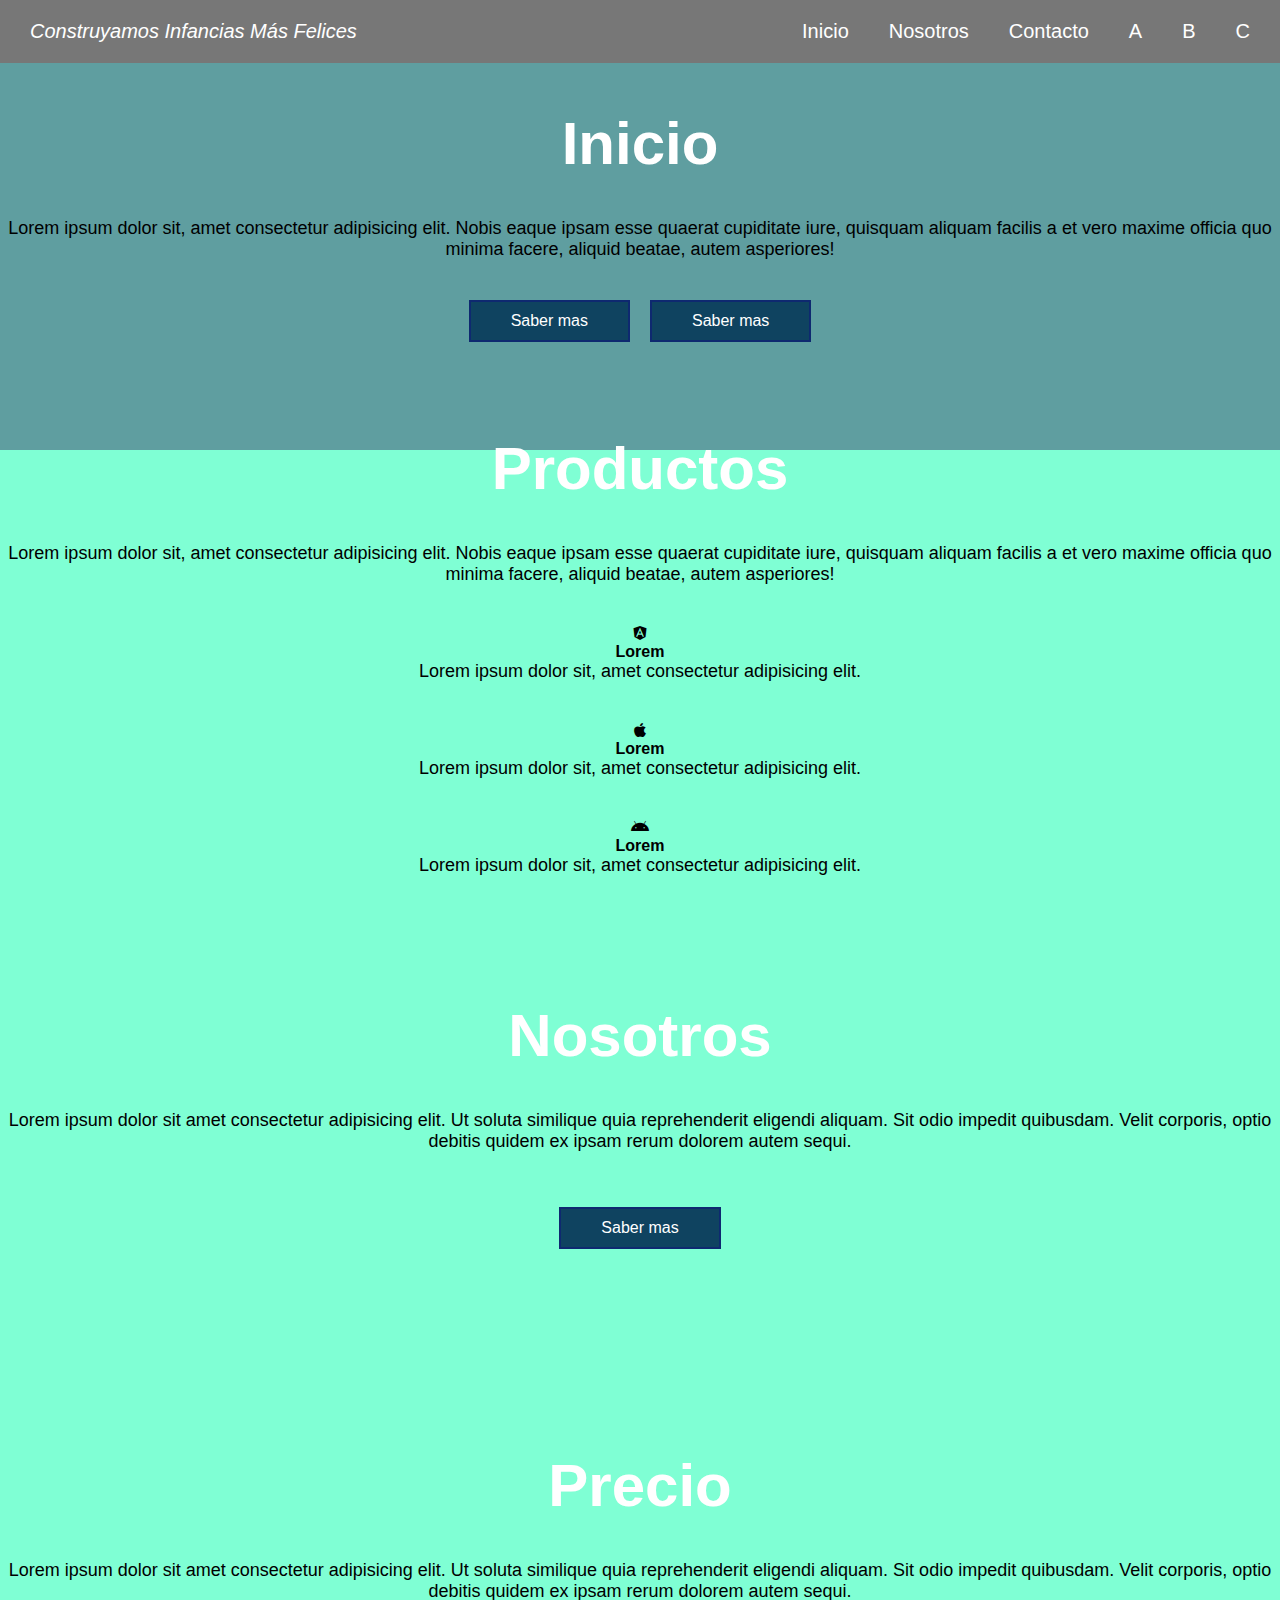
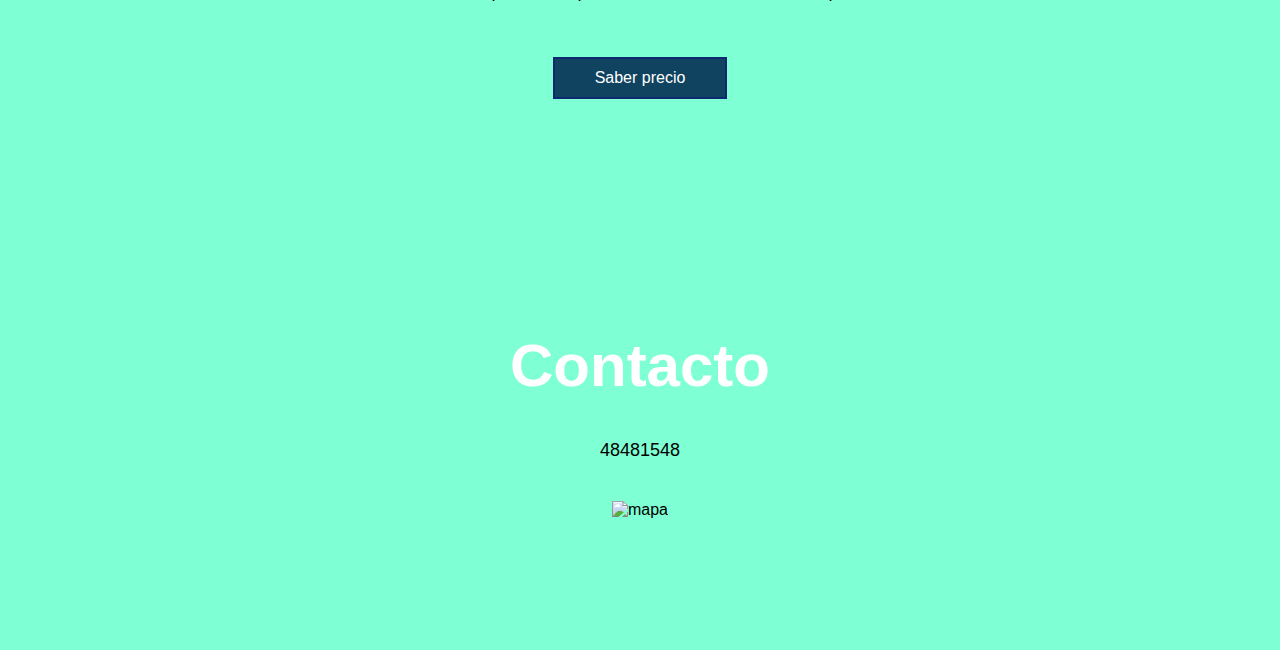
==== index.html @ 80f99846 "Add files via upload" ====
<!DOCTYPE html>
<html lang="en">
<head>
    <meta charset="UTF-8">
    <meta http-equiv="X-UA-Compatible" content="IE=edge">
    <meta name="viewport" content="width=device-width, initial-scale=1.0">
    <link rel="stylesheet" href="https://cdnjs.cloudflare.com/ajax/libs/font-awesome/5.15.1/css/all.min.css">
    <link rel="stylesheet" href="style.css">
    <title>Construyamos infancias más felices</title>
</head>
<body>

    <div class="head">

        <div class="logo">
            <a href="#">Construyamos infancias más felices</a>
        </div>
    
        <nav class="navbar">
            <a href="#">Inicio</a>
            <a href="#">Nosotros</a>
            <a href="#">Contacto</a>
            <a href="#">A</a>
            <a href="#">B</a>
            <a href="#">C</a>
        </nav>

    </div>
        
    <header class="content header">
        <h2 class="title">Inicio</h2>
        <p>
            Lorem ipsum dolor sit, amet consectetur adipisicing elit. Nobis eaque ipsam esse quaerat cupiditate iure, quisquam aliquam facilis a et vero maxime officia quo minima facere, aliquid beatae, autem asperiores!
        </p>

        <div class="btn-home">
            <a href="#" class="btn">Saber mas</a>
            <a href="#" class="btn">Saber mas</a>
        </div>
    </header>

    <section class="content sau">

        <h2 class="title">Productos</h2>
        <p>
            Lorem ipsum dolor sit, amet consectetur adipisicing elit. Nobis eaque ipsam esse quaerat cupiditate iure, quisquam aliquam facilis a et vero maxime officia quo minima facere, aliquid beatae, autem asperiores!
        </p>

        <div class="box-container">

            <div class="box">
                <i class="fab fa-angular"></i>
                <h3>Lorem</h3>
                <p>Lorem ipsum dolor sit, amet consectetur adipisicing elit.</p>
            </div> 

            <div class="box">
                <i class="fab fa-apple"></i>
                <h3>Lorem</h3>
                <p>Lorem ipsum dolor sit, amet consectetur adipisicing elit.</p>
            </div> 

            <div class="box">
                <i class="fab fa-android"></i>
                <h3>Lorem</h3>
                <p>Lorem ipsum dolor sit, amet consectetur adipisicing elit.</p>
            </div> 
        </div>     

    </section>

    <section class="content about">

        <h2 class="title">Nosotros</h2>
        <p>Lorem ipsum dolor sit amet consectetur 
            adipisicing elit. Ut soluta similique 
            quia reprehenderit eligendi aliquam. Sit 
            odio impedit quibusdam. Velit corporis, 
            optio debitis quidem ex ipsam rerum dolorem autem sequi.
        </p>

        <a href="#" class="btn">Saber mas</a>

    </section>

    <section class="content price">

        <article class="contain">
            <h2 class="title">Precio</h2>
            <p>Lorem ipsum dolor sit amet consectetur 
                adipisicing elit. Ut soluta similique 
                quia reprehenderit eligendi aliquam. Sit 
                odio impedit quibusdam. Velit corporis, 
                optio debitis quidem ex ipsam rerum dolorem autem sequi.
            </p>

            <a href="#" class="btn">Saber precio</a>

        </article>

    </section>

    <section class="content contact">
        <h2 class="title">Contacto</h2>
        <p>48481548</p>
        <figure class="map">
            <img src="imagenes/map.png" height="220px" width="100%" alt="mapa">
        </figure>
    </section>

</body>
</html>
---- style.css ----
*{
    margin: 0;
    padding: 0;
    border: 0;
    font-size: 100%;
    vertical-align: baseline;

}

body {
    text-align: center;
    font-family: sans-serif;
    background-color: aquamarine;
}

.head {
    display: flex;
    align-items: center;
    justify-content: space-between;
    height: 63px;
    background: #777;
    position: fixed;
    width: 100%;
    z-index: 100
}

.navbar {
    display: flex;
    margin-right: 10px;   
}

.logo {
    margin-left: 30px;
}

.logo a {
    text-decoration: none;
    color: #fff;
    text-transform: capitalize;
    font-size: 20px;
    font-style: italic;
}

.navbar a {
    display: block;
    padding: 20px 20px;
    color: white;
    text-decoration: none;
    text-transform: capitalize;
    font-size: 20px;
}

.navbar a:hover {
    background: rgb(0, 0, 0);
}

.header {
    display: flex;
    justify-content: center;
    align-items: center;
}

.header {
    height: 60vh;
    background: cadetblue;
    background-size: cover;
}

.title {
    margin-bottom: 40px;
    font-size: 60px;
    font-weight: 600;
    text-transform: capitalize;
    color: #fff;
}

p {
    margin-bottom: 40px;
    font-size: 18px;
}

.btn {
    display: inline-block;
    text-decoration: none;
    margin-top: 15px;
    padding: 10px 40px;
    border: 2px solid rgb(14, 41, 112);
    color: rgb(255, 255, 255);
    background: rgb(15, 67, 96);
}

.btn:hover {
    background: none;
}

.btn-home {
    display: flex;
}

.btn-home a {
    margin: 0 10px;
}

.content {
    height: 50vh;
    display: flex;
    flex-direction: column;
    justify-content: center;
    align-items: center;
}
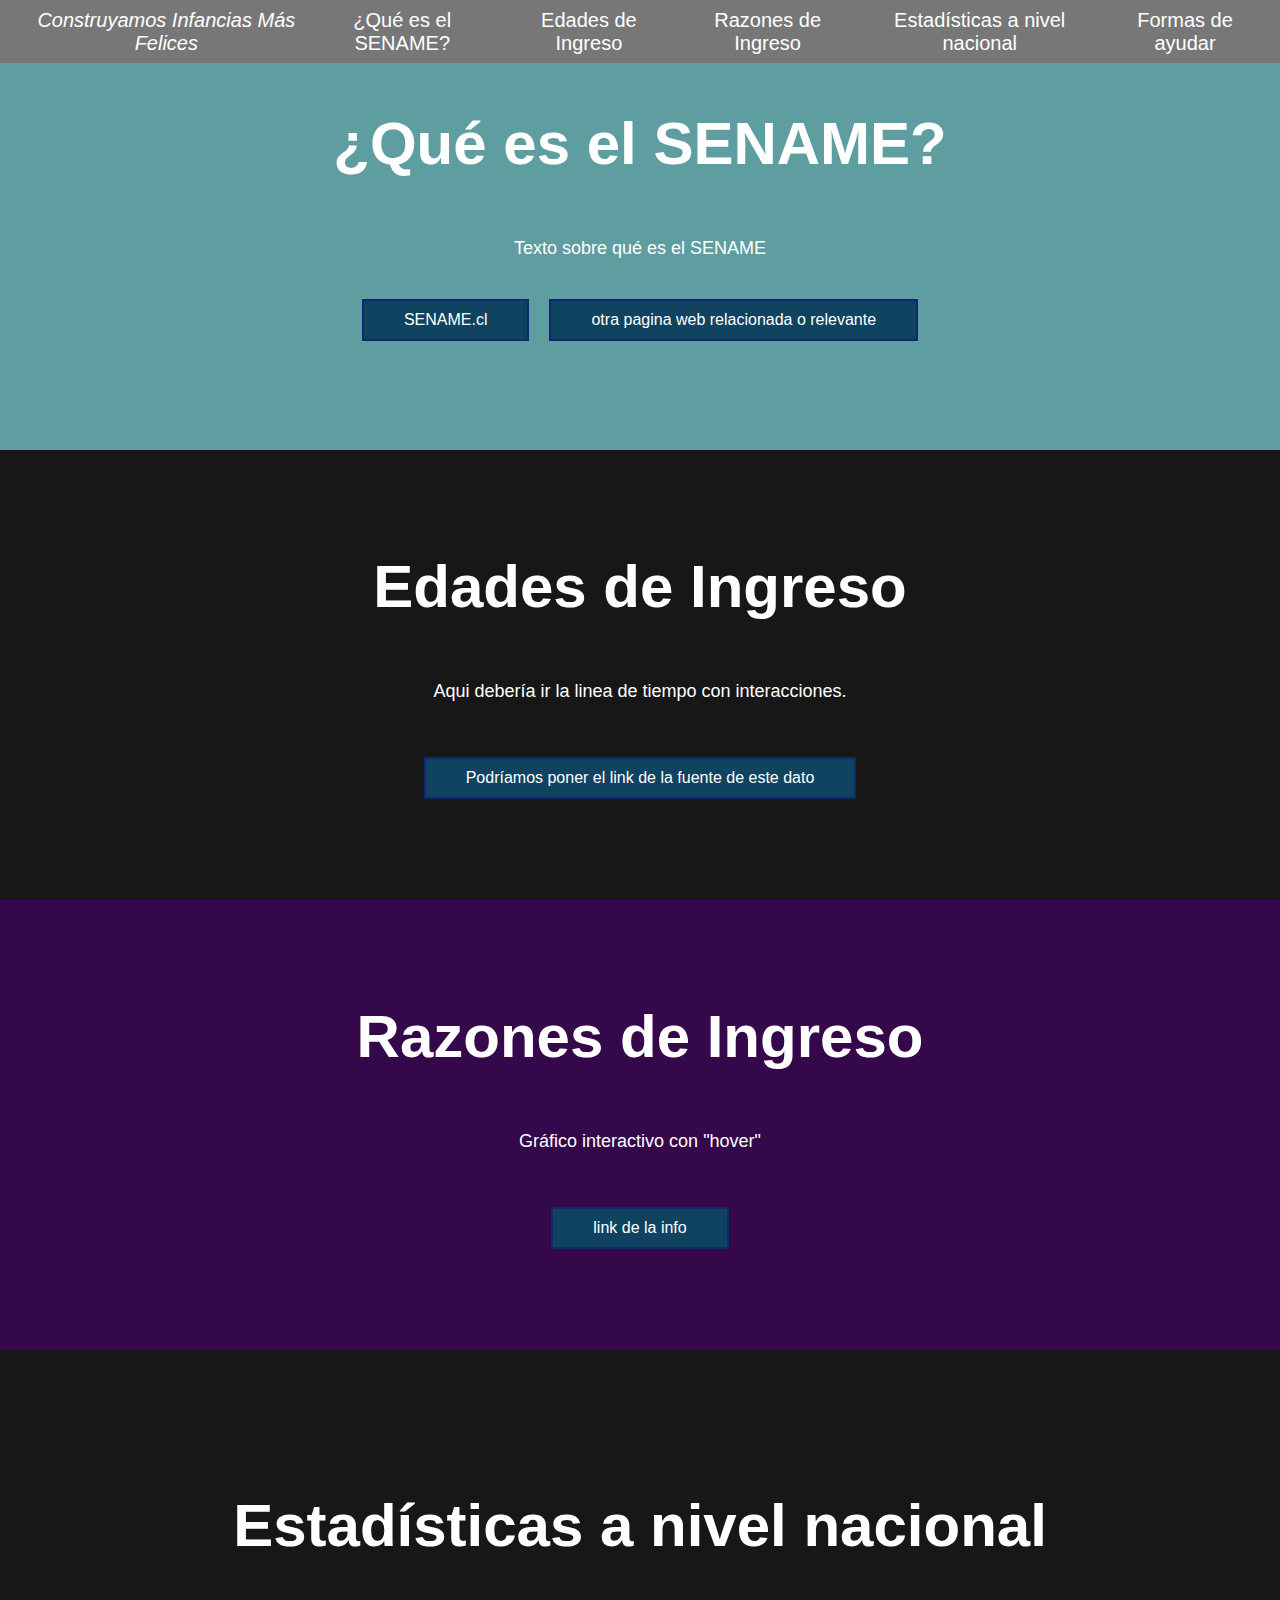
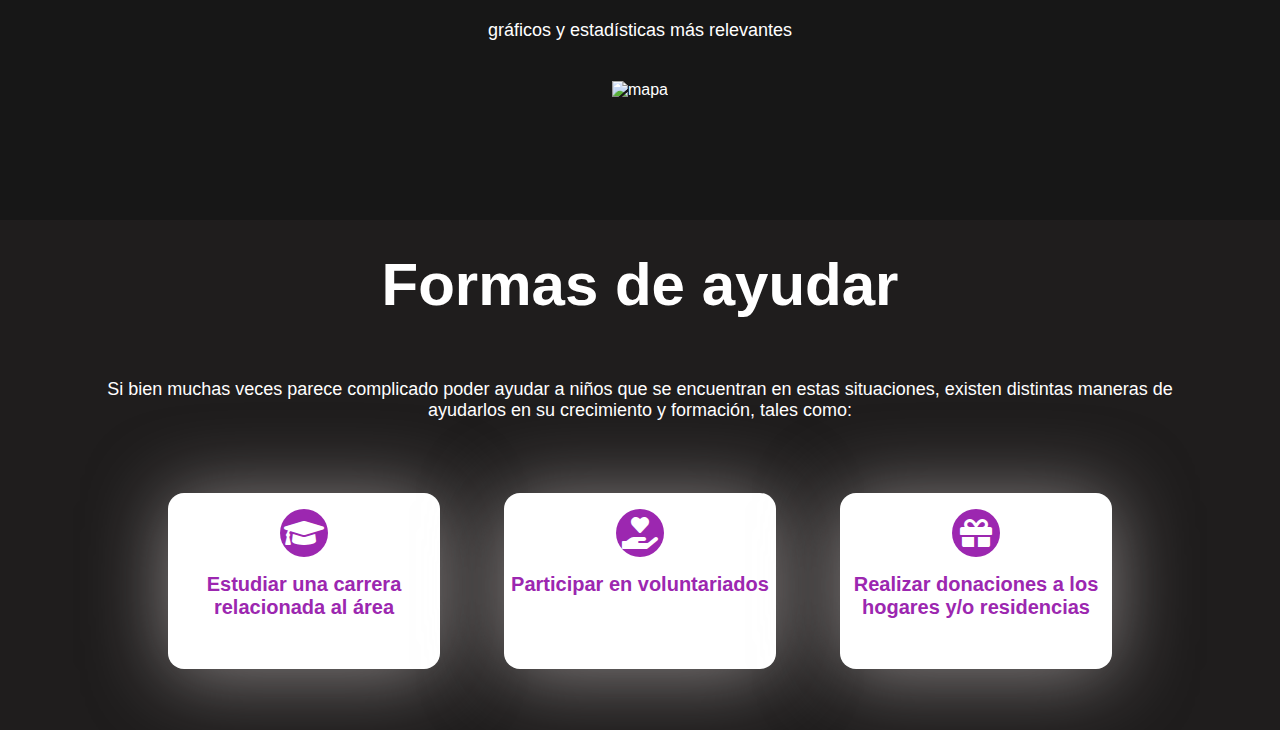
==== commit 2bb95a80: "alfa pagina web" ====
--- a/index.html
+++ b/index.html
@@ -17,96 +17,86 @@
         </div>
     
         <nav class="navbar">
-            <a href="#">Inicio</a>
-            <a href="#">Nosotros</a>
-            <a href="#">Contacto</a>
-            <a href="#">A</a>
-            <a href="#">B</a>
-            <a href="#">C</a>
+            <a href="#">¿Qué es el SENAME?</a>
+            <a href="#">Edades de Ingreso</a>
+            <a href="#">Razones de Ingreso</a>
+            <a href="#">Estadísticas a nivel nacional</a>
+            <a href="#">Formas de ayudar</a>
         </nav>
 
     </div>
         
     <header class="content header">
-        <h2 class="title">Inicio</h2>
-        <p>
-            Lorem ipsum dolor sit, amet consectetur adipisicing elit. Nobis eaque ipsam esse quaerat cupiditate iure, quisquam aliquam facilis a et vero maxime officia quo minima facere, aliquid beatae, autem asperiores!
+        <h2 class="title">¿Qué es el SENAME?</h2>
+        <p class="parrafo1">
+            Texto sobre qué es el SENAME
         </p>
 
         <div class="btn-home">
-            <a href="#" class="btn">Saber mas</a>
-            <a href="#" class="btn">Saber mas</a>
+            <a href="#" class="btn">SENAME.cl</a>
+            <a href="#" class="btn">otra pagina web relacionada o relevante</a>
         </div>
     </header>
 
-    <section class="content sau">
-
-        <h2 class="title">Productos</h2>
-        <p>
-            Lorem ipsum dolor sit, amet consectetur adipisicing elit. Nobis eaque ipsam esse quaerat cupiditate iure, quisquam aliquam facilis a et vero maxime officia quo minima facere, aliquid beatae, autem asperiores!
-        </p>
-
-        <div class="box-container">
-
-            <div class="box">
-                <i class="fab fa-angular"></i>
-                <h3>Lorem</h3>
-                <p>Lorem ipsum dolor sit, amet consectetur adipisicing elit.</p>
-            </div> 
-
-            <div class="box">
-                <i class="fab fa-apple"></i>
-                <h3>Lorem</h3>
-                <p>Lorem ipsum dolor sit, amet consectetur adipisicing elit.</p>
-            </div> 
-
-            <div class="box">
-                <i class="fab fa-android"></i>
-                <h3>Lorem</h3>
-                <p>Lorem ipsum dolor sit, amet consectetur adipisicing elit.</p>
-            </div> 
-        </div>     
-
-    </section>
 
     <section class="content about">
 
-        <h2 class="title">Nosotros</h2>
-        <p>Lorem ipsum dolor sit amet consectetur 
-            adipisicing elit. Ut soluta similique 
-            quia reprehenderit eligendi aliquam. Sit 
-            odio impedit quibusdam. Velit corporis, 
-            optio debitis quidem ex ipsam rerum dolorem autem sequi.
+        <h2 class="title">Edades de Ingreso</h2>
+        <p>Aqui debería ir la linea de tiempo con interacciones.
         </p>
 
-        <a href="#" class="btn">Saber mas</a>
+        <a href="#" class="btn">Podríamos poner el link de la fuente de este dato</a>
 
     </section>
 
     <section class="content price">
 
         <article class="contain">
-            <h2 class="title">Precio</h2>
-            <p>Lorem ipsum dolor sit amet consectetur 
-                adipisicing elit. Ut soluta similique 
-                quia reprehenderit eligendi aliquam. Sit 
-                odio impedit quibusdam. Velit corporis, 
-                optio debitis quidem ex ipsam rerum dolorem autem sequi.
+            <h2 class="title">Razones de Ingreso</h2>
+            <p>Gráfico interactivo con "hover"
             </p>
 
-            <a href="#" class="btn">Saber precio</a>
+            <a href="#" class="btn">link de la info</a>
 
         </article>
 
     </section>
 
     <section class="content contact">
-        <h2 class="title">Contacto</h2>
-        <p>48481548</p>
+        <h2 class="title">Estadísticas a nivel nacional</h2>
+        <p>gráficos y estadísticas más relevantes</p>
         <figure class="map">
             <img src="imagenes/map.png" height="220px" width="100%" alt="mapa">
         </figure>
     </section>
 
+    <section class="content sau">
+
+        <h2 class="title">Formas de ayudar</h2>
+        <p>
+            Si bien muchas veces parece complicado poder ayudar a niños que se encuentran en estas situaciones, existen distintas maneras de ayudarlos en su crecimiento y formación, tales como:
+        </p>
+
+        <div class="box-container">
+
+            <div class="box">
+                <i class="fas fa-graduation-cap"></i>
+                <h3>Estudiar una carrera relacionada al área</h3>
+            </div> 
+
+            <div class="box">
+                <i class="fas fa-hand-holding-heart"></i>
+                <h3>Participar en voluntariados</h3>
+                <p></p>
+            </div> 
+
+            <div class="box">
+                <i class="fas fa-gift"></i>
+                <h3>Realizar donaciones a los hogares y/o residencias</h3>
+                <p></p>
+            </div> 
+        </div>     
+
+    </section>
 </body>
 </html>--- a/style.css
+++ b/style.css
@@ -10,7 +10,7 @@
 body {
     text-align: center;
     font-family: sans-serif;
-    background-color: aquamarine;
+    background-color: rgb(53, 7, 75);
 }
 
 .head {
@@ -46,7 +46,7 @@
     padding: 20px 20px;
     color: white;
     text-decoration: none;
-    text-transform: capitalize;
+    text-transform: none;
     font-size: 20px;
 }
 
@@ -67,16 +67,18 @@
 }
 
 .title {
-    margin-bottom: 40px;
+    margin-bottom: 60px;
     font-size: 60px;
     font-weight: 600;
-    text-transform: capitalize;
+    text-transform: none;
     color: #fff;
 }
 
 p {
     margin-bottom: 40px;
     font-size: 18px;
+    margin-left: 50px;
+    margin-right: 50px;
 }
 
 .btn {
@@ -107,4 +109,89 @@
     flex-direction: column;
     justify-content: center;
     align-items: center;
-}+    color: #fff;
+}
+
+.sau {
+    padding: 30px;
+    background: #1f1d1d
+}
+
+.box-container {
+    display: flex;
+    justify-content: center;
+    flex-wrap: wrap;
+    text-align: center;
+
+}
+
+.box-container .box {
+    height: 11rem;
+    width: 17rem;
+    background: #ffffff;
+    text-align: center;
+    border-radius: 1rem;
+    box-shadow: 0 .3rem 5rem rgba(245, 237, 237, 0.5);
+    margin: 2rem;   
+}
+
+.box-container .box i {
+    height: 3rem;
+    width: 3rem;
+    line-height: 3rem;
+    text-align: center;
+    border-radius: 50%;
+    color: #fff;
+    background: #9c27b0;
+    font-size: 2rem;
+    margin: 1rem 0;
+
+}
+
+.box-container .box h3 {
+    font-size: 20px;
+    color: #9c27b0;
+
+}
+
+.box-container .box p {
+    padding: 0 15px;
+    font-size: 16px;
+}
+
+.about {
+    background: #171717;
+}
+
+.price {
+    background: url(img/costos.jpg) no-repeat center;
+    background-attachment: fixed;
+    background-size: cover;
+    text-align: center;
+}
+
+
+.contact {
+    padding-top: 20px;
+    background: #171717;
+    padding-bottom: 0;
+}
+
+
+@media (max-width: 768px) {
+
+    .title {
+        margin-bottom: 0;
+        font-size: 40px;
+    }
+
+    .sau {
+        height: 100vh;
+    }
+
+    .navbar {
+        display: none;
+    }
+   
+    
+}
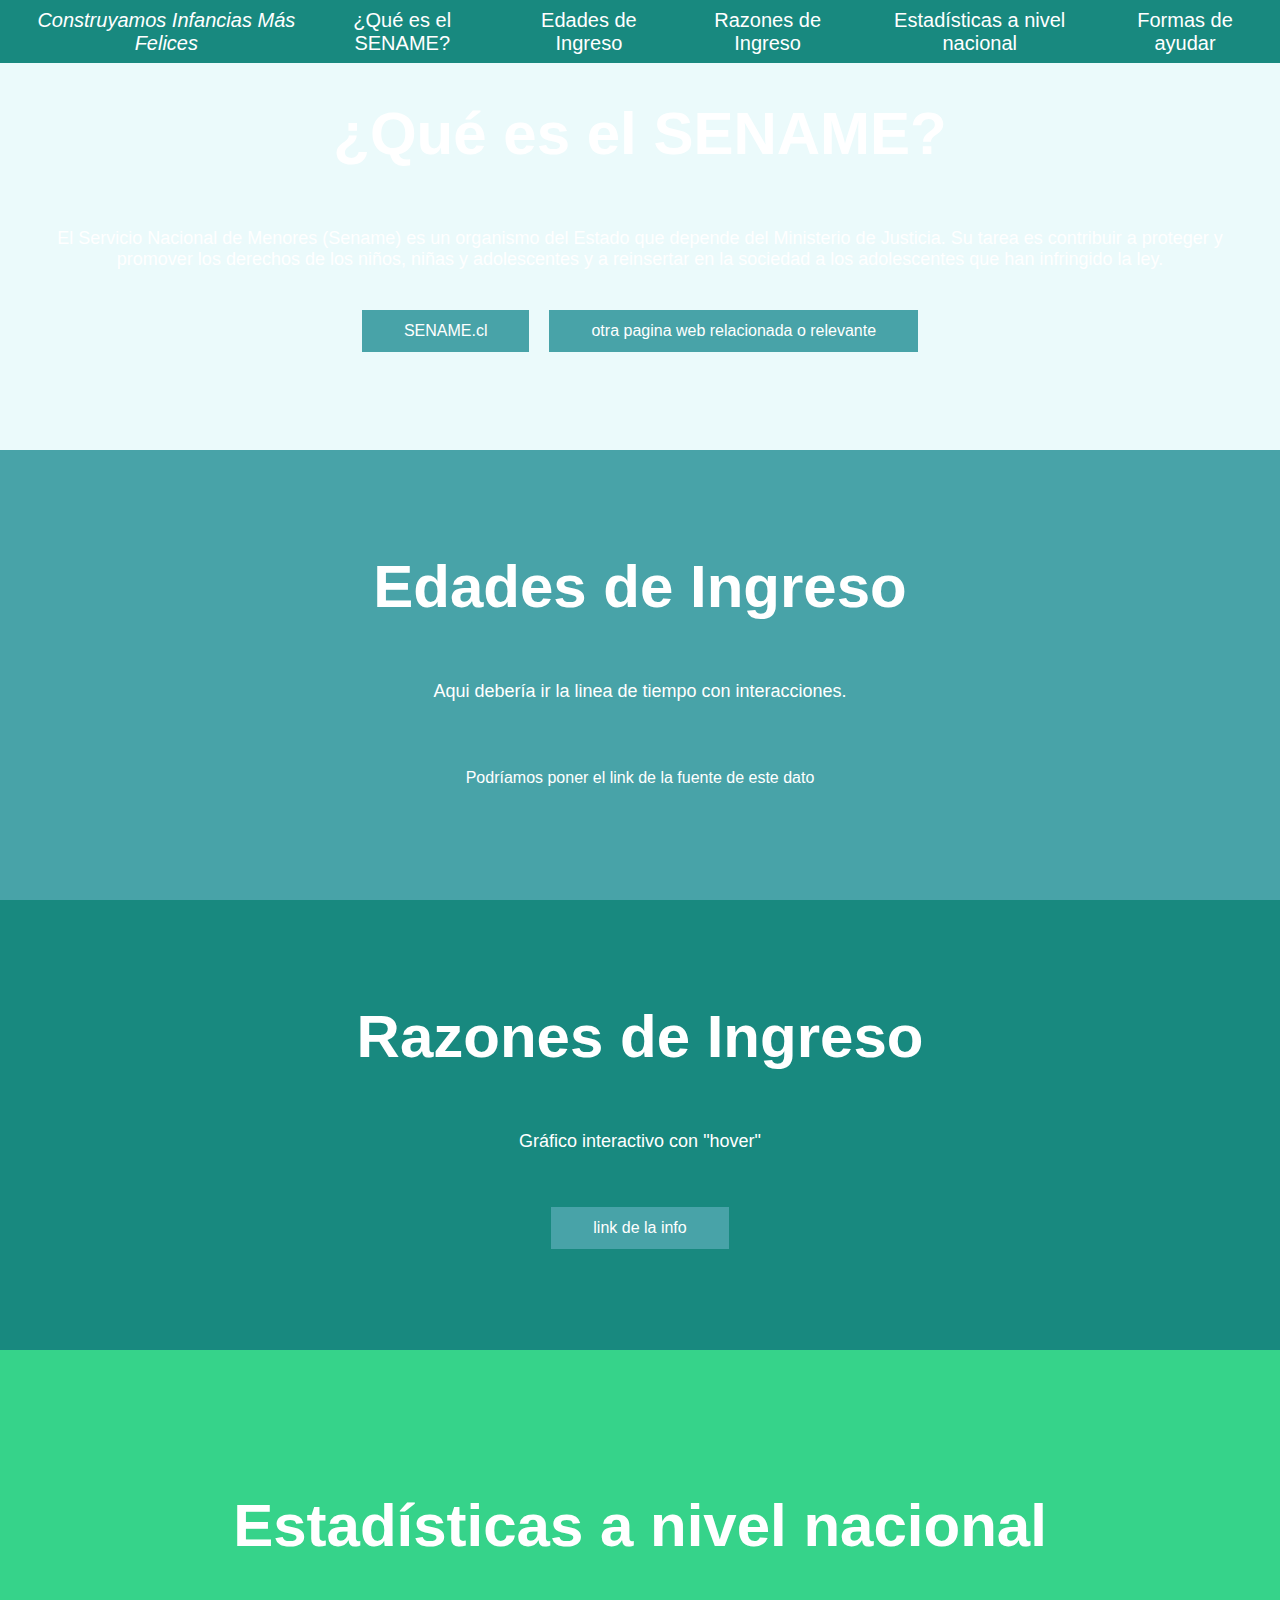
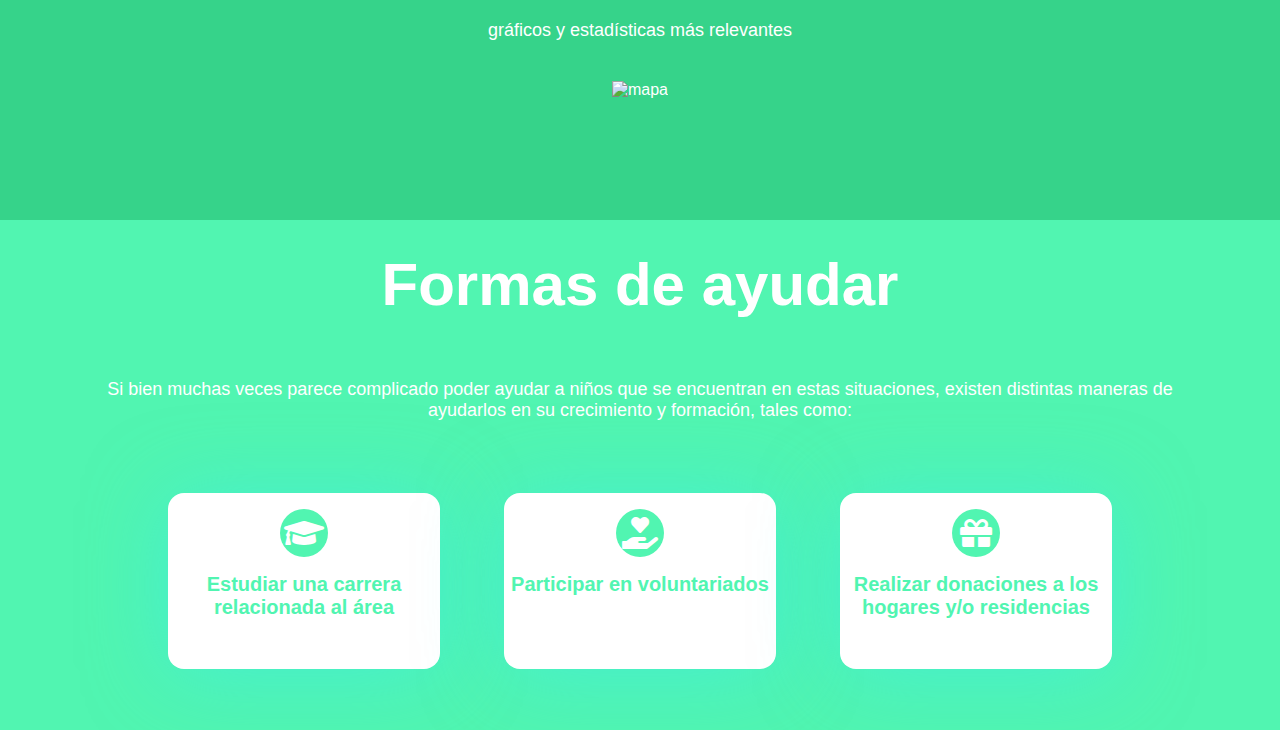
==== commit 68a6d6d0: "Update index.html" ====
--- a/index.html
+++ b/index.html
@@ -1,102 +1,93 @@
 <!DOCTYPE html>
 <html lang="en">
-<head>
-    <meta charset="UTF-8">
-    <meta http-equiv="X-UA-Compatible" content="IE=edge">
-    <meta name="viewport" content="width=device-width, initial-scale=1.0">
-    <link rel="stylesheet" href="https://cdnjs.cloudflare.com/ajax/libs/font-awesome/5.15.1/css/all.min.css">
-    <link rel="stylesheet" href="style.css">
+  <head>
+    <meta charset="UTF-8" />
+    <meta http-equiv="X-UA-Compatible" content="IE=edge" />
+    <meta name="viewport" content="width=device-width, initial-scale=1.0" />
+    <link
+      rel="stylesheet"
+      href="https://cdnjs.cloudflare.com/ajax/libs/font-awesome/5.15.1/css/all.min.css"
+    />
+    <link rel="stylesheet" href="style.css" />
     <title>Construyamos infancias más felices</title>
-</head>
-<body>
+  </head>
+  <body>
+    <div class="head">
+      <div class="logo">
+        <a href="#">Construyamos infancias más felices</a>
+      </div>
 
-    <div class="head">
+      <nav class="navbar">
+        <a href="#">¿Qué es el SENAME?</a>
+        <a href="#">Edades de Ingreso</a>
+        <a href="#">Razones de Ingreso</a>
+        <a href="#">Estadísticas a nivel nacional</a>
+        <a href="#">Formas de ayudar</a>
+      </nav>
+    </div>
 
-        <div class="logo">
-            <a href="#">Construyamos infancias más felices</a>
-        </div>
-    
-        <nav class="navbar">
-            <a href="#">¿Qué es el SENAME?</a>
-            <a href="#">Edades de Ingreso</a>
-            <a href="#">Razones de Ingreso</a>
-            <a href="#">Estadísticas a nivel nacional</a>
-            <a href="#">Formas de ayudar</a>
-        </nav>
+    <header class="content header">
+      <h2 class="title">¿Qué es el SENAME?</h2>
+      <p class="parrafo1">El Servicio Nacional de Menores (Sename) es un organismo del Estado que depende del Ministerio de Justicia. Su tarea es contribuir a proteger y promover los derechos de los niños, niñas y adolescentes y a reinsertar en la sociedad a los adolescentes que han infringido la ley.</p>
 
-    </div>
-        
-    <header class="content header">
-        <h2 class="title">¿Qué es el SENAME?</h2>
-        <p class="parrafo1">
-            Texto sobre qué es el SENAME
-        </p>
-
-        <div class="btn-home">
-            <a href="#" class="btn">SENAME.cl</a>
-            <a href="#" class="btn">otra pagina web relacionada o relevante</a>
-        </div>
+      <div class="btn-home">
+        <a href="#" class="btn">SENAME.cl</a>
+        <a href="#" class="btn">otra pagina web relacionada o relevante</a>
+      </div>
     </header>
 
+    <section class="content about">
+      <h2 class="title">Edades de Ingreso</h2>
+      <p>Aqui debería ir la linea de tiempo con interacciones.</p>
 
-    <section class="content about">
-
-        <h2 class="title">Edades de Ingreso</h2>
-        <p>Aqui debería ir la linea de tiempo con interacciones.
-        </p>
-
-        <a href="#" class="btn">Podríamos poner el link de la fuente de este dato</a>
-
+      <a href="#" class="btn"
+        >Podríamos poner el link de la fuente de este dato</a
+      >
     </section>
 
     <section class="content price">
+      <article class="contain">
+        <h2 class="title">Razones de Ingreso</h2>
+        <p>Gráfico interactivo con "hover"</p>
 
-        <article class="contain">
-            <h2 class="title">Razones de Ingreso</h2>
-            <p>Gráfico interactivo con "hover"
-            </p>
-
-            <a href="#" class="btn">link de la info</a>
-
-        </article>
-
+        <a href="#" class="btn">link de la info</a>
+      </article>
     </section>
 
     <section class="content contact">
-        <h2 class="title">Estadísticas a nivel nacional</h2>
-        <p>gráficos y estadísticas más relevantes</p>
-        <figure class="map">
-            <img src="imagenes/map.png" height="220px" width="100%" alt="mapa">
-        </figure>
+      <h2 class="title">Estadísticas a nivel nacional</h2>
+      <p>gráficos y estadísticas más relevantes</p>
+      <figure class="map">
+        <img src="imagenes/map.png" height="220px" width="100%" alt="mapa" />
+      </figure>
     </section>
 
     <section class="content sau">
+      <h2 class="title">Formas de ayudar</h2>
+      <p>
+        Si bien muchas veces parece complicado poder ayudar a niños que se
+        encuentran en estas situaciones, existen distintas maneras de ayudarlos
+        en su crecimiento y formación, tales como:
+      </p>
 
-        <h2 class="title">Formas de ayudar</h2>
-        <p>
-            Si bien muchas veces parece complicado poder ayudar a niños que se encuentran en estas situaciones, existen distintas maneras de ayudarlos en su crecimiento y formación, tales como:
-        </p>
+      <div class="box-container">
+        <div class="box">
+          <i class="fas fa-graduation-cap"></i>
+          <h3>Estudiar una carrera relacionada al área</h3>
+        </div>
 
-        <div class="box-container">
+        <div class="box">
+          <i class="fas fa-hand-holding-heart"></i>
+          <h3>Participar en voluntariados</h3>
+          <p></p>
+        </div>
 
-            <div class="box">
-                <i class="fas fa-graduation-cap"></i>
-                <h3>Estudiar una carrera relacionada al área</h3>
-            </div> 
-
-            <div class="box">
-                <i class="fas fa-hand-holding-heart"></i>
-                <h3>Participar en voluntariados</h3>
-                <p></p>
-            </div> 
-
-            <div class="box">
-                <i class="fas fa-gift"></i>
-                <h3>Realizar donaciones a los hogares y/o residencias</h3>
-                <p></p>
-            </div> 
-        </div>     
-
+        <div class="box">
+          <i class="fas fa-gift"></i>
+          <h3>Realizar donaciones a los hogares y/o residencias</h3>
+          <p></p>
+        </div>
+      </div>
     </section>
-</body>
-</html>+  </body>
+</html>
--- a/style.css
+++ b/style.css
@@ -10,7 +10,7 @@
 body {
     text-align: center;
     font-family: sans-serif;
-    background-color: rgb(53, 7, 75);
+    background-color: #18897f;
 }
 
 .head {
@@ -18,7 +18,7 @@
     align-items: center;
     justify-content: space-between;
     height: 63px;
-    background: #777;
+    background: #18897f;
     position: fixed;
     width: 100%;
     z-index: 100
@@ -51,7 +51,7 @@
 }
 
 .navbar a:hover {
-    background: rgb(0, 0, 0);
+    background: #ebfafb;
 }
 
 .header {
@@ -62,7 +62,7 @@
 
 .header {
     height: 60vh;
-    background: cadetblue;
+    background: #ebfafb;
     background-size: cover;
 }
 
@@ -86,9 +86,9 @@
     text-decoration: none;
     margin-top: 15px;
     padding: 10px 40px;
-    border: 2px solid rgb(14, 41, 112);
+    border: 2px solid #48a3a8;
     color: rgb(255, 255, 255);
-    background: rgb(15, 67, 96);
+    background: #48a3a8;
 }
 
 .btn:hover {
@@ -114,7 +114,7 @@
 
 .sau {
     padding: 30px;
-    background: #1f1d1d
+    background: #51f5b1
 }
 
 .box-container {
@@ -131,7 +131,7 @@
     background: #ffffff;
     text-align: center;
     border-radius: 1rem;
-    box-shadow: 0 .3rem 5rem rgba(245, 237, 237, 0.5);
+    box-shadow: 0 .3rem 5rem rgba(58, 234, 240, 0.5);
     margin: 2rem;   
 }
 
@@ -142,7 +142,7 @@
     text-align: center;
     border-radius: 50%;
     color: #fff;
-    background: #9c27b0;
+    background: #51f5b1;
     font-size: 2rem;
     margin: 1rem 0;
 
@@ -150,7 +150,7 @@
 
 .box-container .box h3 {
     font-size: 20px;
-    color: #9c27b0;
+    color: #51f5b1;
 
 }
 
@@ -160,7 +160,7 @@
 }
 
 .about {
-    background: #171717;
+    background: #48a3a8;
 }
 
 .price {
@@ -173,7 +173,7 @@
 
 .contact {
     padding-top: 20px;
-    background: #171717;
+    background: #36d38a;
     padding-bottom: 0;
 }
 
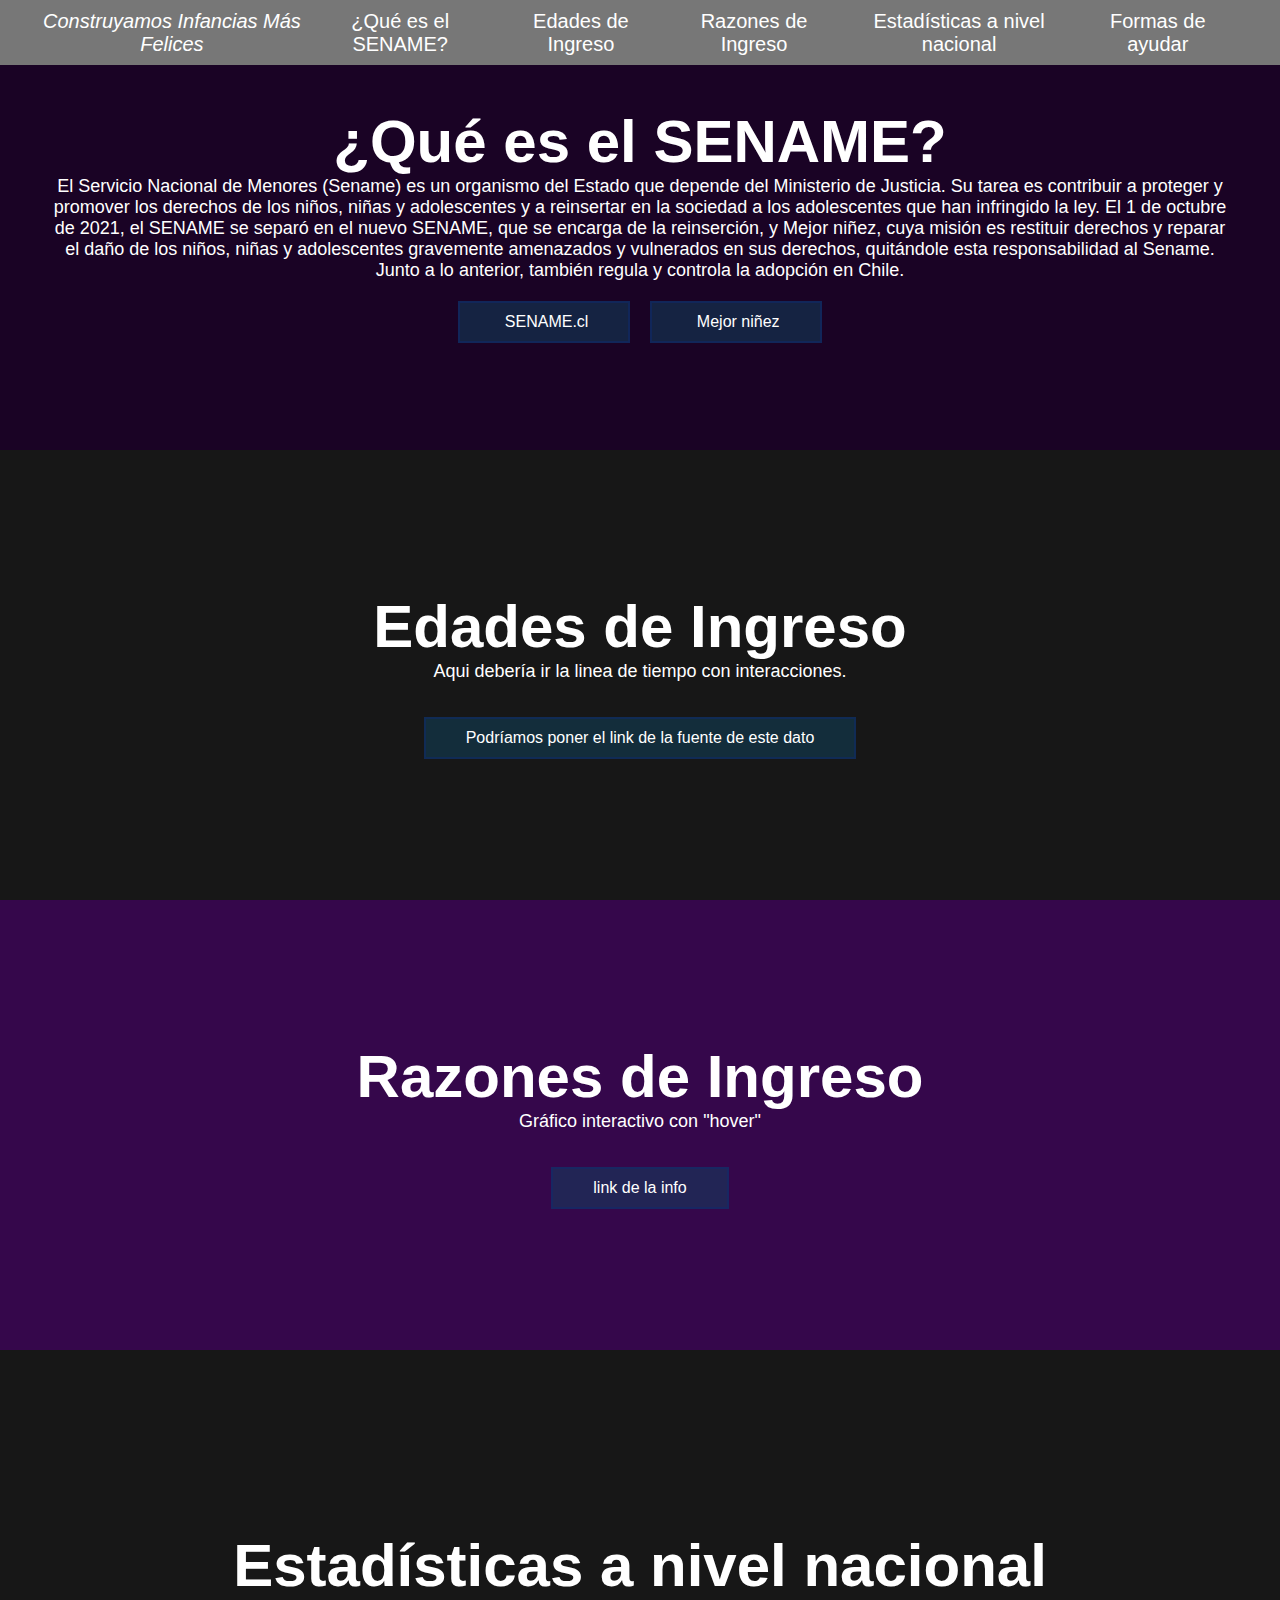
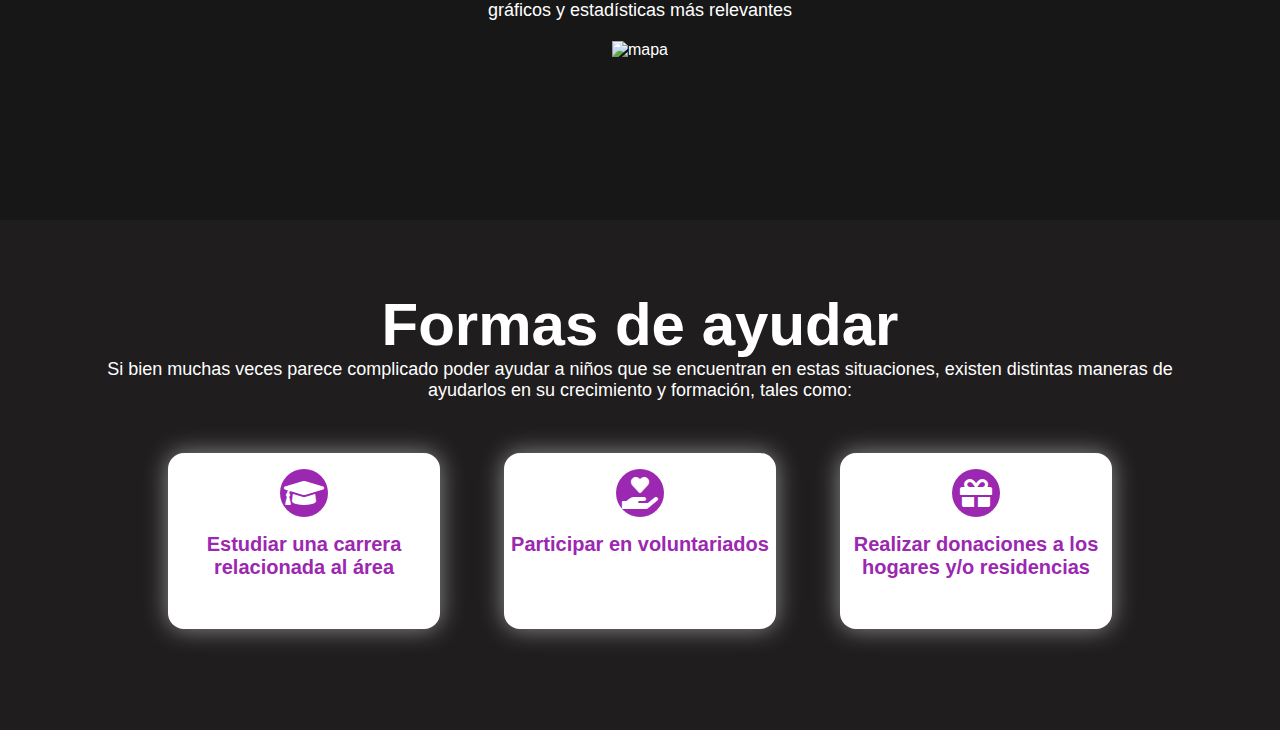
==== commit 96777f67: "Update index.html" ====
--- a/index.html
+++ b/index.html
@@ -28,11 +28,17 @@
 
     <header class="content header">
       <h2 class="title">¿Qué es el SENAME?</h2>
-      <p class="parrafo1">El Servicio Nacional de Menores (Sename) es un organismo del Estado que depende del Ministerio de Justicia. Su tarea es contribuir a proteger y promover los derechos de los niños, niñas y adolescentes y a reinsertar en la sociedad a los adolescentes que han infringido la ley.</p>
+      <p class="parrafo1">El Servicio Nacional de Menores (Sename) es un organismo del Estado que depende del Ministerio de Justicia. Su tarea es contribuir a proteger y promover los derechos de los niños, niñas y adolescentes y a reinsertar en la sociedad a los adolescentes que han infringido la ley. El 1 de octubre de 2021, el SENAME se separó en el nuevo SENAME, que se encarga de la reinserción, y Mejor niñez, cuya misión es restituir derechos y reparar el daño de los niños, niñas y adolescentes gravemente amenazados y vulnerados en sus derechos, quitándole esta responsabilidad al Sename. Junto a lo anterior, también regula y controla la adopción en Chile.</p>
 
       <div class="btn-home">
-        <a href="#" class="btn">SENAME.cl</a>
-        <a href="#" class="btn">otra pagina web relacionada o relevante</a>
+        <a href="#" class="btn">
+        <f <form action="https://www.sename.cl/">
+        <input type="submit" value="" />
+</form> SENAME.cl</a>
+        <a href="#" class="btn">
+        <f <form action="https://www.mejorninez.cl/">
+        <input type="submit" value="" />
+</form>Mejor niñez</a>
       </div>
     </header>
 
--- a/style.css
+++ b/style.css
@@ -1,197 +1,191 @@
-*{
-    margin: 0;
-    padding: 0;
-    border: 0;
-    font-size: 100%;
-    vertical-align: baseline;
-
-}
-
-body {
-    text-align: center;
-    font-family: sans-serif;
-    background-color: #18897f;
-}
-
-.head {
-    display: flex;
-    align-items: center;
-    justify-content: space-between;
-    height: 63px;
-    background: #18897f;
-    position: fixed;
-    width: 100%;
-    z-index: 100
-}
-
-.navbar {
-    display: flex;
-    margin-right: 10px;   
-}
-
-.logo {
-    margin-left: 30px;
-}
-
-.logo a {
-    text-decoration: none;
-    color: #fff;
-    text-transform: capitalize;
-    font-size: 20px;
-    font-style: italic;
-}
-
-.navbar a {
-    display: block;
-    padding: 20px 20px;
-    color: white;
-    text-decoration: none;
-    text-transform: none;
-    font-size: 20px;
-}
-
-.navbar a:hover {
-    background: #ebfafb;
-}
-
-.header {
-    display: flex;
-    justify-content: center;
-    align-items: center;
-}
-
-.header {
-    height: 60vh;
-    background: #ebfafb;
-    background-size: cover;
-}
-
-.title {
-    margin-bottom: 60px;
-    font-size: 60px;
-    font-weight: 600;
-    text-transform: none;
-    color: #fff;
-}
-
-p {
-    margin-bottom: 40px;
-    font-size: 18px;
-    margin-left: 50px;
-    margin-right: 50px;
-}
-
-.btn {
-    display: inline-block;
-    text-decoration: none;
-    margin-top: 15px;
-    padding: 10px 40px;
-    border: 2px solid #48a3a8;
-    color: rgb(255, 255, 255);
-    background: #48a3a8;
-}
-
-.btn:hover {
-    background: none;
-}
-
-.btn-home {
-    display: flex;
-}
-
-.btn-home a {
-    margin: 0 10px;
-}
-
-.content {
-    height: 50vh;
-    display: flex;
-    flex-direction: column;
-    justify-content: center;
-    align-items: center;
-    color: #fff;
-}
-
-.sau {
-    padding: 30px;
-    background: #51f5b1
-}
-
-.box-container {
-    display: flex;
-    justify-content: center;
-    flex-wrap: wrap;
-    text-align: center;
-
-}
-
-.box-container .box {
-    height: 11rem;
-    width: 17rem;
-    background: #ffffff;
-    text-align: center;
-    border-radius: 1rem;
-    box-shadow: 0 .3rem 5rem rgba(58, 234, 240, 0.5);
-    margin: 2rem;   
-}
-
-.box-container .box i {
-    height: 3rem;
-    width: 3rem;
-    line-height: 3rem;
-    text-align: center;
-    border-radius: 50%;
-    color: #fff;
-    background: #51f5b1;
-    font-size: 2rem;
-    margin: 1rem 0;
-
-}
-
-.box-container .box h3 {
-    font-size: 20px;
-    color: #51f5b1;
-
-}
-
-.box-container .box p {
-    padding: 0 15px;
-    font-size: 16px;
-}
-
-.about {
-    background: #48a3a8;
-}
-
-.price {
-    background: url(img/costos.jpg) no-repeat center;
-    background-attachment: fixed;
-    background-size: cover;
-    text-align: center;
-}
-
-
-.contact {
-    padding-top: 20px;
-    background: #36d38a;
-    padding-bottom: 0;
-}
-
-
-@media (max-width: 768px) {
-
-    .title {
-        margin-bottom: 0;
-        font-size: 40px;
-    }
-
-    .sau {
-        height: 100vh;
-    }
-
-    .navbar {
-        display: none;
-    }
-   
-    
-}
+* {
+  margin: 0;
+  padding: 0;
+  border: 0;
+  font-size: 100%;
+  vertical-align: baseline;
+}
+
+body {
+  text-align: center;
+  font-family: sans-serif;
+  background-color: rgb(53, 7, 75);
+}
+
+.head {
+  display: flex;
+  align-items: center;
+  justify-content: space-between;
+  height: 65px;
+  background: #777;
+  position: fixed;
+  width: 100%;
+  z-index: 100;
+}
+
+.navbar {
+  display: flex;
+  margin-right: 40px;
+}
+
+.logo {
+  margin-left: 40px;
+}
+
+.logo a {
+  text-decoration: none;
+  color: #fff;
+  text-transform: capitalize;
+  font-size: 20px;
+  font-style: italic;
+}
+
+.navbar a {
+  display: block;
+  padding: 20px 20px;
+  color: white;
+  text-decoration: none;
+  text-transform: none;
+  font-size: 20px;
+}
+
+.navbar a:hover {
+  background: rgb(0, 0, 0);
+}
+
+.header {
+  display: flex;
+  justify-content: center;
+  align-items: center;
+}
+
+.header {
+  height: 60vh;
+  background: rgba(0,0,0,0.5);
+  background-blend-mode:darken;
+  background-image:url(https://cdn.glitch.global/c35b4f4c-6f77-4311-8b28-a549b8425cf4/rsz_phil-hearing-cylpetxs7is-unsplash.jpg?v=1665365300440);
+  background-size: cover;
+  background-position:center;
+}
+
+.title {
+  margin-bottom: 0px;
+  font-size: 60px;
+  font-weight: 600;
+  text-transform: none;
+  color: #fff;
+}
+
+p {
+  margin-bottom: 20px;
+  font-size: 18px;
+  margin-left: 50px;
+  margin-right: 50px;
+}
+
+.btn {
+  display: inline-block;
+  text-decoration: none;
+  margin-top: 15px;
+  padding: 10px 40px;
+  border: 2px solid rgba(14, 41, 111,0.5);
+  color: rgb(255, 255, 255);
+  background: rgba(15, 67, 95,0.5);
+}
+
+.btn:hover {
+  background: none;
+}
+
+.btn-home {
+  display: flex;
+}
+
+.btn-home a {
+  margin: 0 10px;
+}
+
+.content {
+  height: 50vh;
+  display: flex;
+  flex-direction: column;
+  justify-content: center;
+  align-items: center;
+  color: #fff;
+}
+
+.sau {
+  padding: 30px;
+  background: #1f1d1d;
+}
+
+.box-container {
+  display: flex;
+  justify-content: center;
+  flex-wrap: wrap;
+  text-align: center;
+}
+
+.box-container .box {
+  height: 11rem;
+  width: 17rem;
+  background: #ffffff;
+  text-align: center;
+  border-radius: 1rem;
+  box-shadow: 0 0rem 1.5rem rgba(255, 255, 255, 0.5);
+  margin: 2rem;
+}
+
+.box-container .box i {
+  height: 3rem;
+  width: 3rem;
+  line-height: 3rem;
+  text-align: center;
+  border-radius: 50%;
+  color: #fff;
+  background: #9c27b0;
+  font-size: 2rem;
+  margin: 1rem 0;
+}
+
+.box-container .box h3 {
+  font-size: 20px;
+  color: #9c27b0;
+}
+
+.box-container .box p {
+  padding: 0 15px;
+  font-size: 16px;
+}
+
+.about {
+  background: #171717;
+}
+
+.price {
+  background: url(img/costos.jpg) no-repeat center;
+  background-attachment: fixed;
+  background-size: cover;
+  text-align: center;
+}
+
+.contact {
+  padding-top: 20px;
+  background: #171717;
+  padding-bottom: 0;
+}
+
+@media (max-width: 768px) {
+  .title {
+    margin-bottom: 0;
+    font-size: 40px;
+  }
+
+  .sau {
+    height: 100vh;
+  }
+
+  .navbar {
+    display: none;
+  }
+}
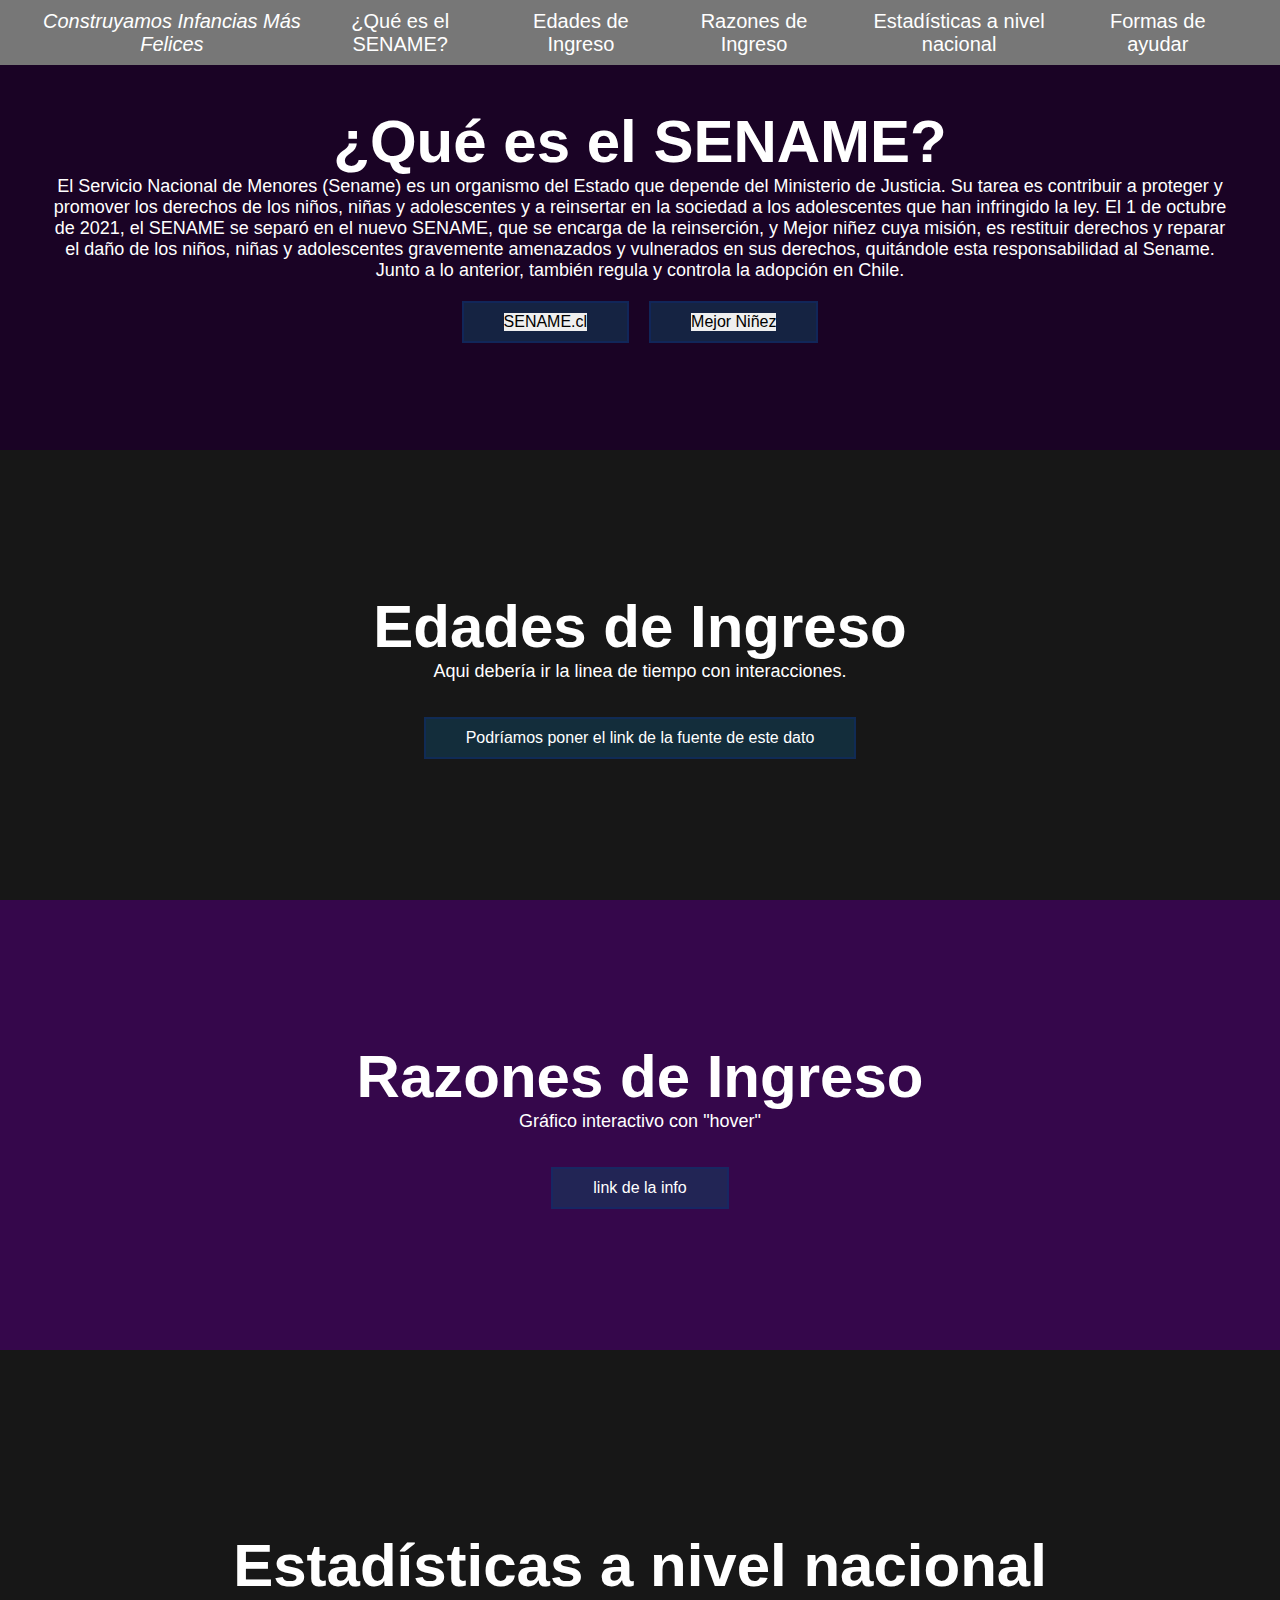
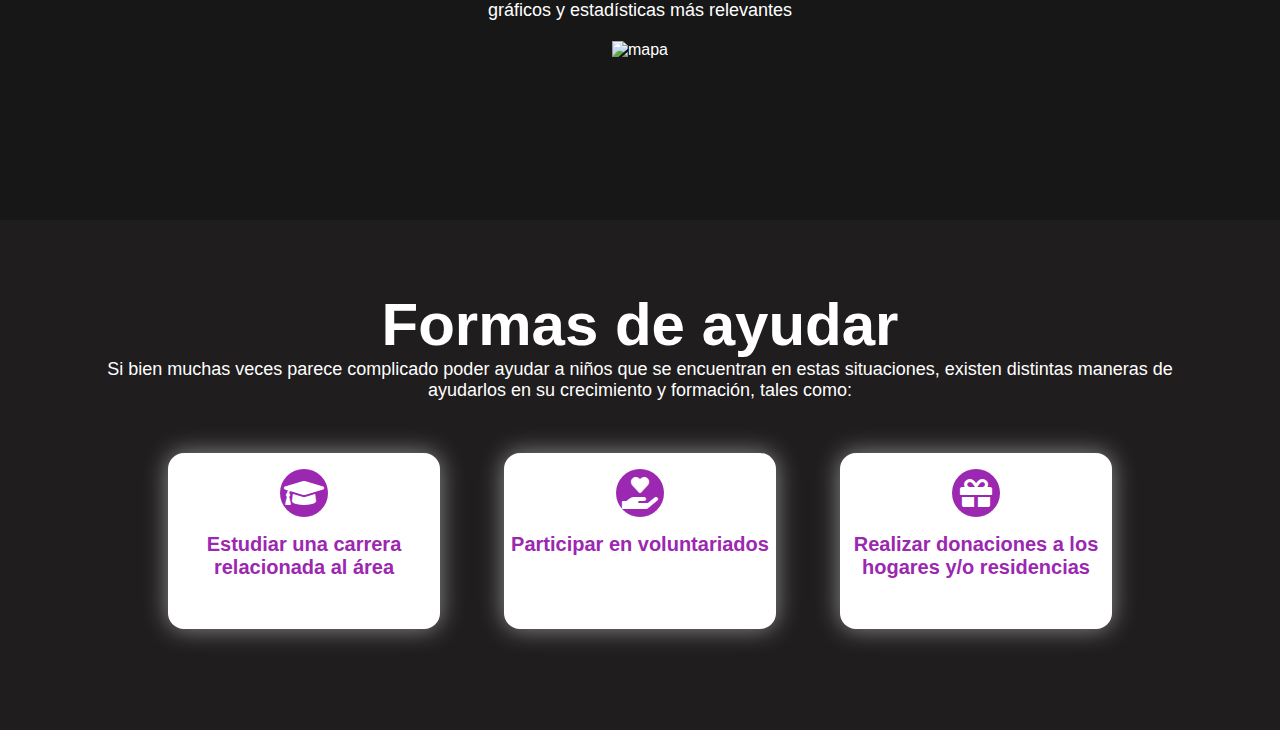
==== commit 16654d17: "Update index.html" ====
--- a/index.html
+++ b/index.html
@@ -28,17 +28,26 @@
 
     <header class="content header">
       <h2 class="title">¿Qué es el SENAME?</h2>
-      <p class="parrafo1">El Servicio Nacional de Menores (Sename) es un organismo del Estado que depende del Ministerio de Justicia. Su tarea es contribuir a proteger y promover los derechos de los niños, niñas y adolescentes y a reinsertar en la sociedad a los adolescentes que han infringido la ley. El 1 de octubre de 2021, el SENAME se separó en el nuevo SENAME, que se encarga de la reinserción, y Mejor niñez, cuya misión es restituir derechos y reparar el daño de los niños, niñas y adolescentes gravemente amenazados y vulnerados en sus derechos, quitándole esta responsabilidad al Sename. Junto a lo anterior, también regula y controla la adopción en Chile.</p>
-
+      <p class="parrafo1">
+        El Servicio Nacional de Menores (Sename) es un organismo del Estado que
+        depende del Ministerio de Justicia. Su tarea es contribuir a proteger y
+        promover los derechos de los niños, niñas y adolescentes y a reinsertar
+        en la sociedad a los adolescentes que han infringido la ley. El 1 de
+        octubre de 2021, el SENAME se separó en el nuevo SENAME, que se encarga
+        de la reinserción, y Mejor niñez cuya misión, es restituir derechos y
+        reparar el daño de los niños, niñas y adolescentes gravemente amenazados
+        y vulnerados en sus derechos, quitándole esta responsabilidad al Sename.
+        Junto a lo anterior, también regula y controla la adopción en Chile.
+      </p>
       <div class="btn-home">
         <a href="#" class="btn">
-        <f <form action="https://www.sename.cl/">
-        <input type="submit" value="" />
-</form> SENAME.cl</a>
+          <form action="https://www.sename.cl/">
+            <input type="submit" value="SENAME.cl" /></form
+        ></a>
         <a href="#" class="btn">
-        <f <form action="https://www.mejorninez.cl/">
-        <input type="submit" value="" />
-</form>Mejor niñez</a>
+          <form action="https://www.mejorninez.cl/">
+            <input type="submit" value="Mejor Niñez" /></form
+        ></a>
       </div>
     </header>
 
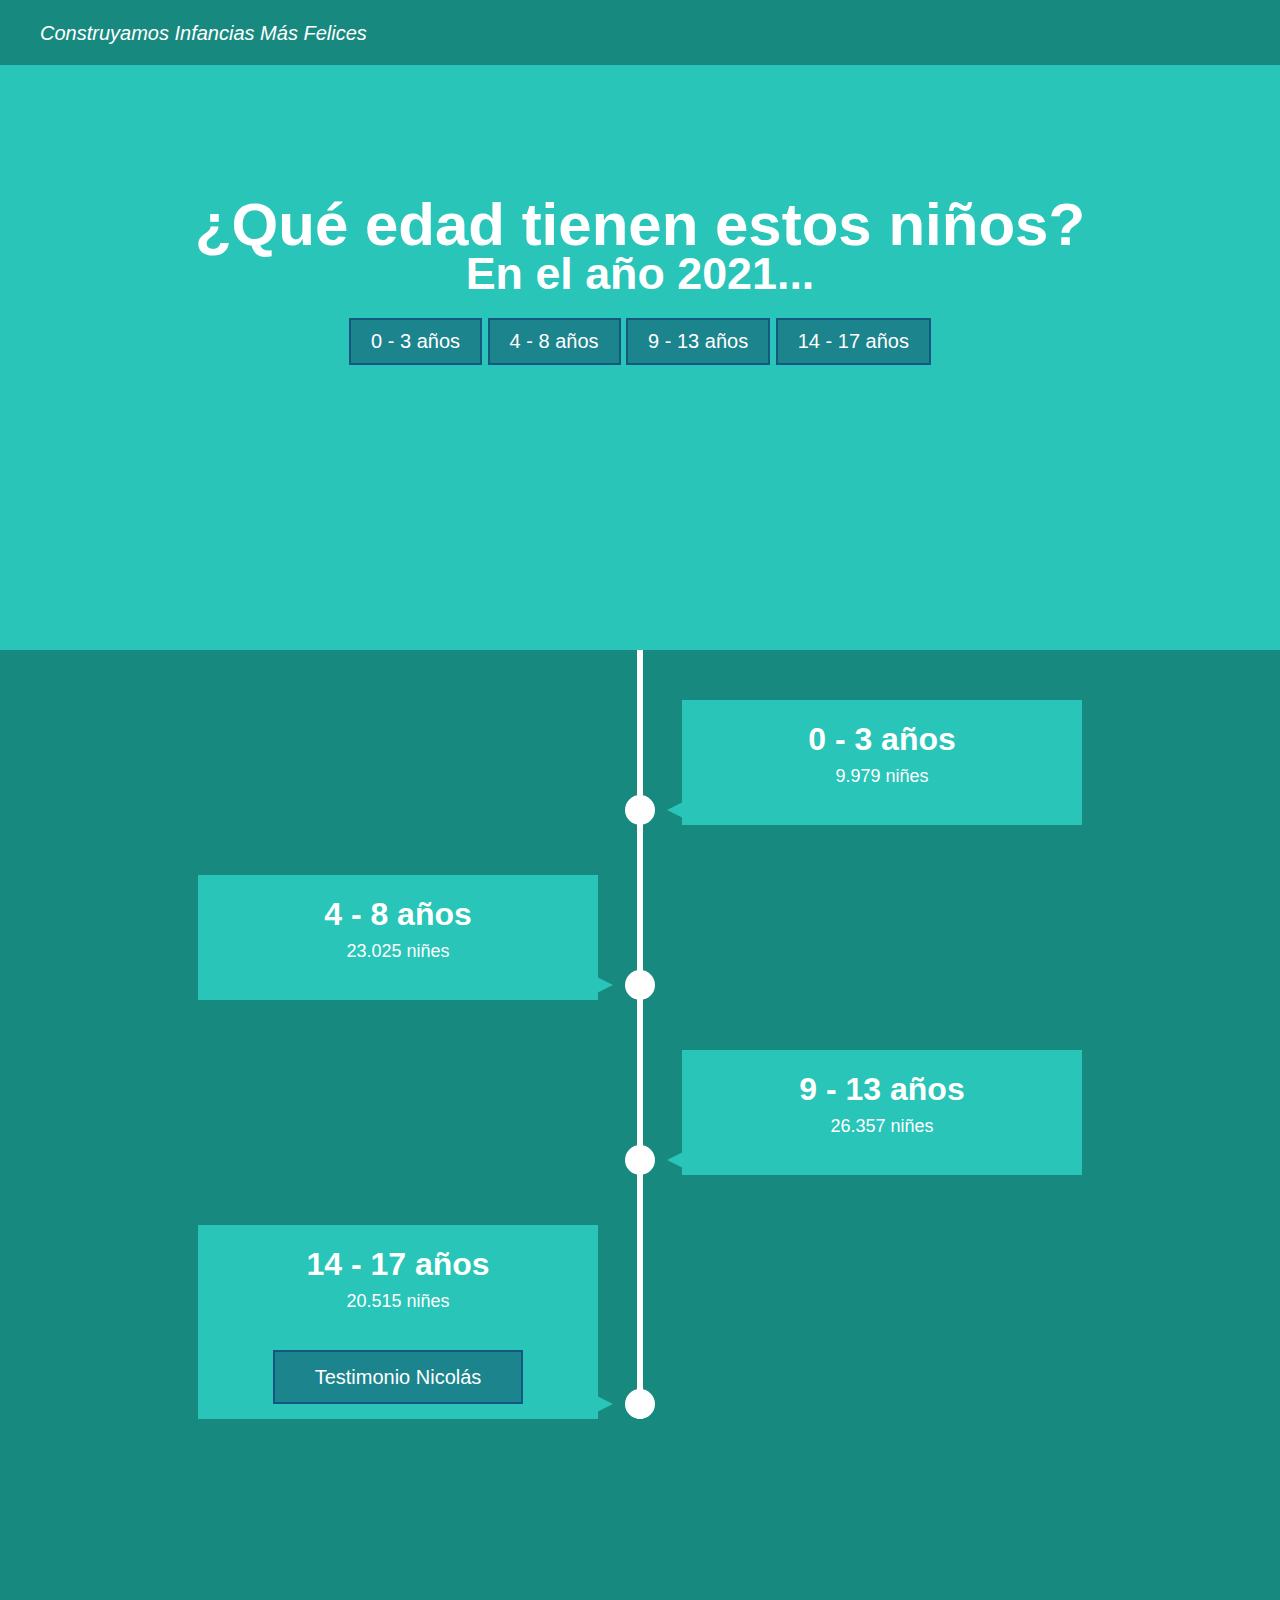
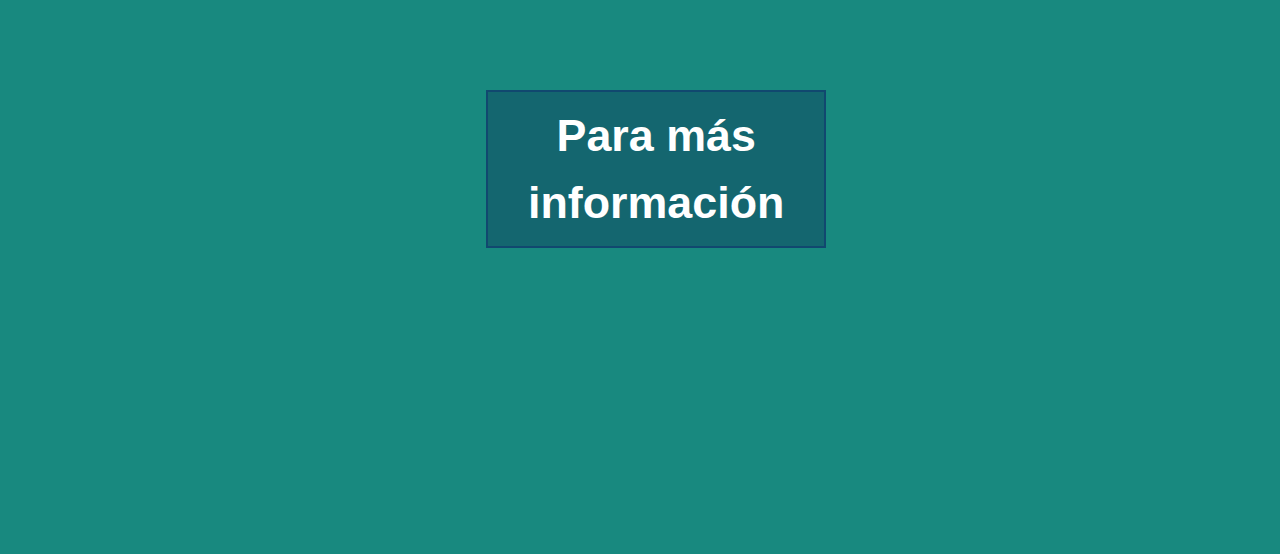
==== commit cacfdd66: "Add files via upload" ====
--- a/index.html
+++ b/index.html
@@ -17,92 +17,154 @@
         <a href="#">Construyamos infancias más felices</a>
       </div>
 
-      <nav class="navbar">
-        <a href="#">¿Qué es el SENAME?</a>
-        <a href="#">Edades de Ingreso</a>
-        <a href="#">Razones de Ingreso</a>
-        <a href="#">Estadísticas a nivel nacional</a>
-        <a href="#">Formas de ayudar</a>
-      </nav>
+    
     </div>
 
-    <header class="content header">
-      <h2 class="title">¿Qué es el SENAME?</h2>
-      <p class="parrafo1">
-        El Servicio Nacional de Menores (Sename) es un organismo del Estado que
-        depende del Ministerio de Justicia. Su tarea es contribuir a proteger y
-        promover los derechos de los niños, niñas y adolescentes y a reinsertar
-        en la sociedad a los adolescentes que han infringido la ley. El 1 de
-        octubre de 2021, el SENAME se separó en el nuevo SENAME, que se encarga
-        de la reinserción, y Mejor niñez cuya misión, es restituir derechos y
-        reparar el daño de los niños, niñas y adolescentes gravemente amenazados
-        y vulnerados en sus derechos, quitándole esta responsabilidad al Sename.
-        Junto a lo anterior, también regula y controla la adopción en Chile.
-      </p>
-      <div class="btn-home">
-        <a href="#" class="btn">
-          <form action="https://www.sename.cl/">
-            <input type="submit" value="SENAME.cl" /></form
-        ></a>
-        <a href="#" class="btn">
-          <form action="https://www.mejorninez.cl/">
-            <input type="submit" value="Mejor Niñez" /></form
-        ></a>
-      </div>
-    </header>
+  
 
     <section class="content about">
-      <h2 class="title">Edades de Ingreso</h2>
-      <p>Aqui debería ir la linea de tiempo con interacciones.</p>
+      <h2 class="title">¿Qué edad tienen estos niños?</h2>
 
-      <a href="#" class="btn"
-        >Podríamos poner el link de la fuente de este dato</a
-      >
+
+      
+      
     </section>
 
-    <section class="content price">
-      <article class="contain">
-        <h2 class="title">Razones de Ingreso</h2>
-        <p>Gráfico interactivo con "hover"</p>
-
-        <a href="#" class="btn">link de la info</a>
-      </article>
+    <section class="intro">
+      
     </section>
 
-    <section class="content contact">
-      <h2 class="title">Estadísticas a nivel nacional</h2>
-      <p>gráficos y estadísticas más relevantes</p>
-      <figure class="map">
-        <img src="imagenes/map.png" height="220px" width="100%" alt="mapa" />
-      </figure>
+    
+    <section class="timeline">
+      <ul>
+        <li>
+          <div>
+            <time><h2> 0 - 3 años</h2></time> 
+            <p>9.979 niñes </p>
+          </div>
+        </li>
+        <li>
+          <div>
+            <time><h2> 4 - 8 años</h2></time>
+            <p>23.025 niñes
+            </p>
+          </div>
+        </li>
+        <li>
+          <div>
+            <time><h2> 9 - 13 años</h2></time> 
+            <p> 26.357 niñes </p>
+          </div>
+        </li>
+        <li>
+          <div>
+            <time><h2> 14 - 17 años</h2></time> 
+            <p> 20.515 niñes</p>
+            <a href="https://www.theclinic.cl/2019/08/01/soy-profugo-del-sename-el-testimonio-de-un-adolescente-clandestino/" class="btn" title=”CONTENIDO_DELICADO”
+      
+        >Testimonio Nicolás </a
+      >
+          </div>
+        </li>   
+        
+          
+      </ul>
     </section>
 
-    <section class="content sau">
-      <h2 class="title">Formas de ayudar</h2>
-      <p>
-        Si bien muchas veces parece complicado poder ayudar a niños que se
-        encuentran en estas situaciones, existen distintas maneras de ayudarlos
-        en su crecimiento y formación, tales como:
-      </p>
+    <section id="logos">
+      <h1 class="titulo"> En el año 2021...</h1>
+      <div class="horizontal">
+          <button id="b1" onclick="edades_1();" class="periodos_s2"> 0 - 3 años </button>
+          <button id="b2" onclick="edades_2();" class="periodos_s2"> 4 - 8 años </button>
+          <button id="b3" onclick="edades_3();" class="periodos_s2"> 9 - 13 años </button>
+          <button id="b4" onclick="edades_4();" class="periodos_s2"> 14 - 17 años </button>
+    
+      </div>
+      
+      <div id="niños_logos">
+          <img id="niños_1" class="persona_m11" src="./imagenes/niños1.png" alt="imagen_niño"/>
+          <img id="niños_2" class="persona_m1" src="./imagenes/niños1.png" alt="imagen_niño"/>
+          <img id="niños_3" class="persona_m2" src="./imagenes/niños1.png" alt="imagen_niño"/>
+          <img id="niños_4" class="persona_m1" src="./imagenes/niños1.png" alt="imagen_niño"/>
+          <img id="niños_5" class="persona_m2" src="./imagenes/niños1.png" alt="imagen_niño"/>
+          <img id="niños_6" class="persona_m1" src="./imagenes/niños1.png" alt="imagen_niño"/>
+          <img id="niños_7" class="persona_m2" src="./imagenes/niños1.png" alt="imagen_niño"/>
+          <img id="niños_8" class="persona_m1" src="./imagenes/niños1.png" alt="imagen_niño"/>
+          <img id="niños_9" class="persona_m2" src="./imagenes/niños1.png" alt="imagen_niño"/>
+          <img id="niños_10" class="persona_m1" src="./imagenes/niños1.png" alt="imagen_niño"/>
+      </div>  
+ 
+  </section>
 
-      <div class="box-container">
-        <div class="box">
-          <i class="fas fa-graduation-cap"></i>
-          <h3>Estudiar una carrera relacionada al área</h3>
-        </div>
+  <script type='text/javascript'>
+      function edades_1(){
+          document.getElementById("niños_logos").style.display = "block";
+          document.getElementById("niños_1").src = "./imagenes/niños1.png";
+          document.getElementById("niños_2").src = "./imagenes/niños2.png";
+          document.getElementById("niños_3").src = "./imagenes/niños2.png";
+          document.getElementById("niños_4").src = "./imagenes/niños2.png";
+          document.getElementById("niños_5").src = "./imagenes/niños2.png";
+          document.getElementById("niños_6").src = "./imagenes/niños2.png";
+          document.getElementById("niños_7").src = "./imagenes/niños2.png";
+          document.getElementById("niños_8").src = "./imagenes/niños2.png";
+          document.getElementById("niños_9").src = "./imagenes/niños2.png";
+          document.getElementById("niños_10").src = "./imagenes/niños2.png";
+      }
 
-        <div class="box">
-          <i class="fas fa-hand-holding-heart"></i>
-          <h3>Participar en voluntariados</h3>
-          <p></p>
-        </div>
+      function edades_2(){
+          document.getElementById("niños_logos").style.display = "block";
+          document.getElementById("niños_1").src = "./imagenes/niños1.png";
+          document.getElementById("niños_2").src = "./imagenes/niños1.png";
+          document.getElementById("niños_3").src = "./imagenes/niños1.png";
+          document.getElementById("niños_4").src = "./imagenes/niños2.png";
+          document.getElementById("niños_5").src = "./imagenes/niños2.png";
+          document.getElementById("niños_6").src = "./imagenes/niños2.png";
+          document.getElementById("niños_7").src = "./imagenes/niños2.png";
+          document.getElementById("niños_8").src = "./imagenes/niños2.png";
+          document.getElementById("niños_9").src = "./imagenes/niños2.png";
+          document.getElementById("niños_10").src = "./imagenes/niños2.png";
+      }
 
-        <div class="box">
-          <i class="fas fa-gift"></i>
-          <h3>Realizar donaciones a los hogares y/o residencias</h3>
-          <p></p>
-        </div>
-      </div>
-    </section>
-  </body>
-</html>
+      function edades_3(){
+          document.getElementById("niños_logos").style.display = "block";
+          document.getElementById("niños_1").src = "./imagenes/niños1.png";
+          document.getElementById("niños_2").src = "./imagenes/niños1.png";
+          document.getElementById("niños_3").src = "./imagenes/niños1.png";
+          document.getElementById("niños_4").src = "./imagenes/niños2.png";
+          document.getElementById("niños_5").src = "./imagenes/niños2.png";
+          document.getElementById("niños_6").src = "./imagenes/niños2.png";
+          document.getElementById("niños_7").src = "./imagenes/niños2.png";
+          document.getElementById("niños_8").src = "./imagenes/niños2.png";
+          document.getElementById("niños_9").src = "./imagenes/niños2.png";
+          document.getElementById("niños_10").src = "./imagenes/niños2.png";
+      }
+
+      function edades_4(){
+          document.getElementById("niños_logos").style.display = "block";
+          document.getElementById("niños_1").src = "./imagenes/niños1.png";
+          document.getElementById("niños_2").src = "./imagenes/niños1.png";
+          document.getElementById("niños_3").src = "./imagenes/niños2.png";
+          document.getElementById("niños_4").src = "./imagenes/niños2.png";
+          document.getElementById("niños_5").src = "./imagenes/niños2.png";
+          document.getElementById("niños_6").src = "./imagenes/niños2.png";
+          document.getElementById("niños_7").src = "./imagenes/niños2.png";
+          document.getElementById("niños_8").src = "./imagenes/niños2.png";
+          document.getElementById("niños_9").src = "./imagenes/niños2.png";
+          document.getElementById("niños_10").src = "./imagenes/niños2.png";
+      }
+      
+      
+
+  </script>
+
+<div class="container">
+  <h1> 
+    <a href="https://www.sename.cl/web/wp-content/uploads/2022/09/Anuario-Estadistico-2021.pdf" class="btn" title=”Anuario”
+
+    >Para más información </a
+  >
+
+  </h1>
+</div>
+    
+    --- a/style.css
+++ b/style.css
@@ -1,191 +1,382 @@
-* {
-  margin: 0;
-  padding: 0;
-  border: 0;
-  font-size: 100%;
-  vertical-align: baseline;
-}
-
-body {
-  text-align: center;
-  font-family: sans-serif;
-  background-color: rgb(53, 7, 75);
-}
-
-.head {
-  display: flex;
-  align-items: center;
-  justify-content: space-between;
-  height: 65px;
-  background: #777;
-  position: fixed;
-  width: 100%;
-  z-index: 100;
-}
-
-.navbar {
-  display: flex;
-  margin-right: 40px;
-}
-
-.logo {
-  margin-left: 40px;
-}
-
-.logo a {
-  text-decoration: none;
-  color: #fff;
-  text-transform: capitalize;
-  font-size: 20px;
-  font-style: italic;
-}
-
-.navbar a {
-  display: block;
-  padding: 20px 20px;
-  color: white;
-  text-decoration: none;
-  text-transform: none;
-  font-size: 20px;
-}
-
-.navbar a:hover {
-  background: rgb(0, 0, 0);
-}
-
-.header {
-  display: flex;
-  justify-content: center;
-  align-items: center;
-}
-
-.header {
-  height: 60vh;
-  background: rgba(0,0,0,0.5);
-  background-blend-mode:darken;
-  background-image:url(https://cdn.glitch.global/c35b4f4c-6f77-4311-8b28-a549b8425cf4/rsz_phil-hearing-cylpetxs7is-unsplash.jpg?v=1665365300440);
-  background-size: cover;
-  background-position:center;
-}
-
-.title {
-  margin-bottom: 0px;
-  font-size: 60px;
-  font-weight: 600;
-  text-transform: none;
-  color: #fff;
-}
-
-p {
-  margin-bottom: 20px;
-  font-size: 18px;
-  margin-left: 50px;
-  margin-right: 50px;
-}
-
-.btn {
-  display: inline-block;
-  text-decoration: none;
-  margin-top: 15px;
-  padding: 10px 40px;
-  border: 2px solid rgba(14, 41, 111,0.5);
-  color: rgb(255, 255, 255);
-  background: rgba(15, 67, 95,0.5);
-}
-
-.btn:hover {
-  background: none;
-}
-
-.btn-home {
-  display: flex;
-}
-
-.btn-home a {
-  margin: 0 10px;
-}
-
-.content {
-  height: 50vh;
-  display: flex;
-  flex-direction: column;
-  justify-content: center;
-  align-items: center;
-  color: #fff;
-}
-
-.sau {
-  padding: 30px;
-  background: #1f1d1d;
-}
-
-.box-container {
-  display: flex;
-  justify-content: center;
-  flex-wrap: wrap;
-  text-align: center;
-}
-
-.box-container .box {
-  height: 11rem;
-  width: 17rem;
-  background: #ffffff;
-  text-align: center;
-  border-radius: 1rem;
-  box-shadow: 0 0rem 1.5rem rgba(255, 255, 255, 0.5);
-  margin: 2rem;
-}
-
-.box-container .box i {
-  height: 3rem;
-  width: 3rem;
-  line-height: 3rem;
-  text-align: center;
-  border-radius: 50%;
-  color: #fff;
-  background: #9c27b0;
-  font-size: 2rem;
-  margin: 1rem 0;
-}
-
-.box-container .box h3 {
-  font-size: 20px;
-  color: #9c27b0;
-}
-
-.box-container .box p {
-  padding: 0 15px;
-  font-size: 16px;
-}
-
-.about {
-  background: #171717;
-}
-
-.price {
-  background: url(img/costos.jpg) no-repeat center;
-  background-attachment: fixed;
-  background-size: cover;
-  text-align: center;
-}
-
-.contact {
-  padding-top: 20px;
-  background: #171717;
-  padding-bottom: 0;
-}
-
-@media (max-width: 768px) {
-  .title {
-    margin-bottom: 0;
-    font-size: 40px;
-  }
-
-  .sau {
-    height: 100vh;
-  }
-
-  .navbar {
-    display: none;
-  }
-}
+* {
+  margin: 0;
+  padding: 0;
+  border: 0;
+  font-size: 100%;
+  vertical-align: baseline;
+}
+
+body {
+  text-align: center;
+  font-family: sans-serif;
+  background-color: rgb(3, 182, 158);
+}
+
+.head {
+  display: flex;
+  align-items: center;
+  justify-content: space-between;
+  height: 65px;
+  background: #18897f;
+  position: fixed;
+  width: 100%;
+  z-index: 100;
+}
+
+.navbar {
+  display: flex;
+  margin-right: 40px;
+}
+
+.logo {
+  margin-left: 40px;
+}
+
+.logo a {
+  text-decoration: none;
+  color: #fff;
+  text-transform: capitalize;
+  font-size: 20px;
+  font-style: italic;
+}
+
+.navbar a {
+  display: block;
+  padding: 20px 20px;
+  color: white;
+  text-decoration: none;
+  text-transform: none;
+  font-size: 20px;
+}
+
+.navbar a:hover {
+  background: rgb(72, 235, 145);
+}
+
+.header {
+  display: flex;
+  justify-content: center;
+  align-items: center;
+}
+
+.header {
+  height: 60vh;
+  background: #ebfafb;
+  background-blend-mode:darken;
+  background-image:url(https://cdn.glitch.global/c35b4f4c-6f77-4311-8b28-a549b8425cf4/rsz_phil-hearing-cylpetxs7is-unsplash.jpg?v=1665365300440);
+  background-size: cover;
+  background-position:center;
+}
+
+.title {
+  margin-bottom: 0px;
+  font-size: 60px;
+  font-weight: 600;
+  text-transform: none;
+  color: #fff;
+}
+
+p {
+  margin-bottom: 20px;
+  font-size: 18px;
+  margin-left: 50px;
+  margin-right: 50px;
+}
+
+.btn {
+  display: inline-block;
+  text-decoration: none;
+  margin-top: 15px;
+  padding: 10px 40px;
+  border: 2px solid rgba(14, 41, 111,0.5);
+  color: rgb(255, 255, 255);
+  background: rgba(15, 67, 95,0.5);
+}
+
+.btn:hover {
+  background: none;
+}
+
+.btn-home {
+  display: flex;
+}
+
+.btn-home a {
+  margin: 0 10px;
+}
+
+.content {
+  height: 50vh;
+  display: flex;
+  flex-direction: column;
+  justify-content: center;
+  align-items: center;
+  color: #fff;
+}
+
+.sau {
+  padding: 30px;
+  background: #1f1d1d;
+}
+
+.box-container {
+  display: flex;
+  justify-content: center;
+  flex-wrap: wrap;
+  text-align: center;
+}
+
+.box-container .box {
+  height: 11rem;
+  width: 17rem;
+  background: #ffffff;
+  text-align: center;
+  border-radius: 1rem;
+  box-shadow: 0 0rem 1.5rem rgba(255, 255, 255, 0.5);
+  margin: 2rem;
+}
+
+.box-container .box i {
+  height: 3rem;
+  width: 3rem;
+  line-height: 3rem;
+  text-align: center;
+  border-radius: 50%;
+  color: #fff;
+  background: #ebfafb;
+  font-size: 2rem;
+  margin: 1rem 0;
+}
+
+.box-container .box h3 {
+  font-size: 20px;
+  color: #277eb0;
+}
+
+.box-container .box p {
+  padding: 0 15px;
+  font-size: 16px;
+}
+
+.about {
+  background: #28c5b8;
+}
+
+.price {
+  background: url(img/costos.jpg) no-repeat center;
+  background-attachment: fixed;
+  background-size: cover;
+  text-align: center;
+}
+
+.contact {
+  padding-top: 20px;
+  background: #025a5a;
+  padding-bottom: 0;
+}
+
+@media (max-width: 768px) {
+  .title {
+    margin-bottom: 0;
+    font-size: 40px;
+  }
+
+  .sau {
+    height: 100vh;
+  }
+
+  .navbar {
+    display: none;
+  }
+}
+
+*,
+*::before,
+*::after {
+  margin: 0;
+  padding: 0;
+  box-sizing: border-box;
+}
+
+body {
+  font: normal 20px/1.5 "Helvetica Neue", sans-serif;
+  background: #18897f;
+  color: #fff;
+  overflow-x: hidden;
+  padding-bottom: 50px;
+}  
+
+
+/* INTRO SECTION
+–––––––––––––––––––––––––––––––––––––––––––––––––– */
+
+.intro {
+  background: #28c5b8;
+  padding: 100px 0;
+}
+
+.container {
+  max-width: 100px;
+  width: 70%;
+  padding: 20%;
+  top: 9px;
+  margin-left: 230px;
+  
+}
+
+h1 {
+  font-size: 2.8rem;
+}
+h2 {
+  font-size: 2.0rem;
+}
+
+/* TIMELINE
+–––––––––––––––––––––––––––––––––––––––––––––––––– */
+.timeline ul li {
+  list-style-type: none;
+  position: relative;
+  width: 6px;
+  margin: 0 auto;
+  padding-top: 50px;
+  background: #fff;
+}
+
+.timeline ul li::after {
+  content: '';
+  position: absolute;
+  left: 50%;
+  bottom: 0;
+  transform: translateX(-50%);
+  width: 30px;
+  height: 30px;
+  border-radius: 50%;
+  background: inherit;
+}
+
+.timeline ul li div {
+  position: relative;
+  bottom: 0;
+  width: 400px;
+  padding: 15px;
+  background: #28c5b8;
+}
+
+.timeline ul li div::before {
+  content: '';
+  position: absolute;
+  bottom: 7px;
+  width: 0;
+  height: 0;
+  border-style: solid;
+}
+
+.timeline ul li:nth-child(odd) div {
+  left: 45px;
+}
+
+.timeline ul li:nth-child(odd) div::before {
+  left: -15px;
+  border-width: 8px 16px 8px 0;
+  border-color: transparent #28c5b8 transparent transparent;
+}
+
+.timeline ul li:nth-child(even) div {
+  left: -439px;
+}
+
+.timeline ul li:nth-child(even) div::before {
+  right: -15px;
+  border-width: 8px 0 8px 16px;
+  border-color: transparent transparent transparent #28c5b8;
+}
+
+#logos{
+  position:absolute;
+  width: 100%;
+  padding: 18%;
+  top: 10px;
+  display: flex;
+  align-items: center;
+  justify-content: center;
+  flex-direction: column;
+}
+
+
+#niños_1{
+  height: 120px;
+  width: 45px;
+  float: left;
+  padding-top: 40px;
+} 
+
+.persona_m1{
+  height: 120px;
+  width: 45px;
+  float: left;
+  padding-top: 40px;
+} 
+
+.persona_m2{
+  height: 120px;
+  width: 45px;
+  float: left;
+  padding-top: 40px;
+} 
+
+#niños_logos{
+  display: none;
+}
+
+#b1{
+  display: inline-block;
+  text-decoration: none;
+  margin-top: 10px;
+  padding: 10px 20px;
+  border: 2px solid rgba(14, 41, 111,0.5);
+  color: rgb(255, 255, 255);
+  background: rgba(15, 67, 95,0.5);
+  
+ 
+}
+
+#b2{
+  display: inline-block;
+  text-decoration: none;
+  margin-top: 10px;
+  padding: 10px 20px;
+  border: 2px solid rgba(14, 41, 111,0.5);
+  color: rgb(255, 255, 255);
+  background: rgba(15, 67, 95,0.5);
+  
+ 
+}
+
+#b3{
+  display: inline-block;
+  text-decoration: none;
+  margin-top: 10px;
+  padding: 10px 20px;
+  border: 2px solid rgba(14, 41, 111,0.5);
+  color: rgb(255, 255, 255);
+  background: rgba(15, 67, 95,0.5);
+  
+ 
+}
+
+#b4{
+  display: inline-block;
+  text-decoration: none;
+  margin-top: 10px;
+  padding: 10px 20px;
+  border: 2px solid rgba(14, 41, 111,0.5);
+  color: rgb(255, 255, 255);
+  background: rgba(15, 67, 95,0.5);
+  
+ 
+}
+
+
+
+
+
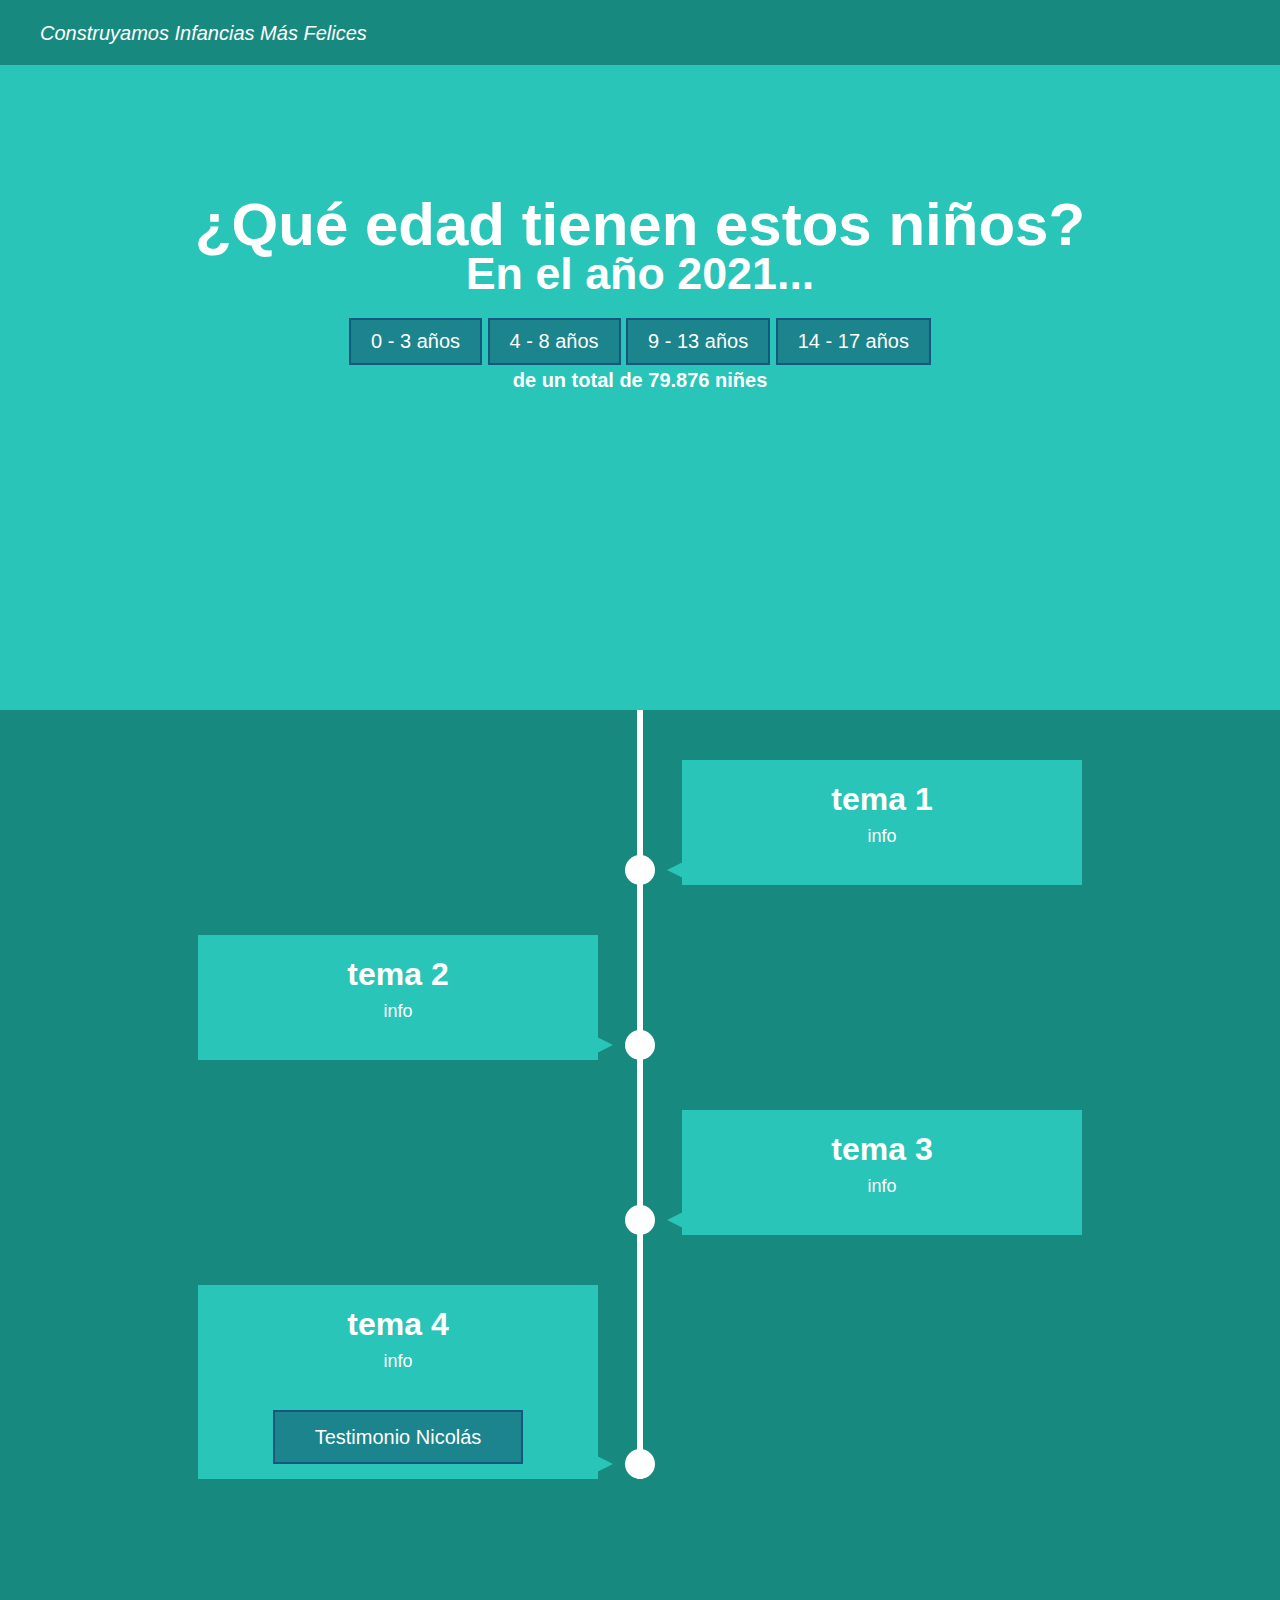
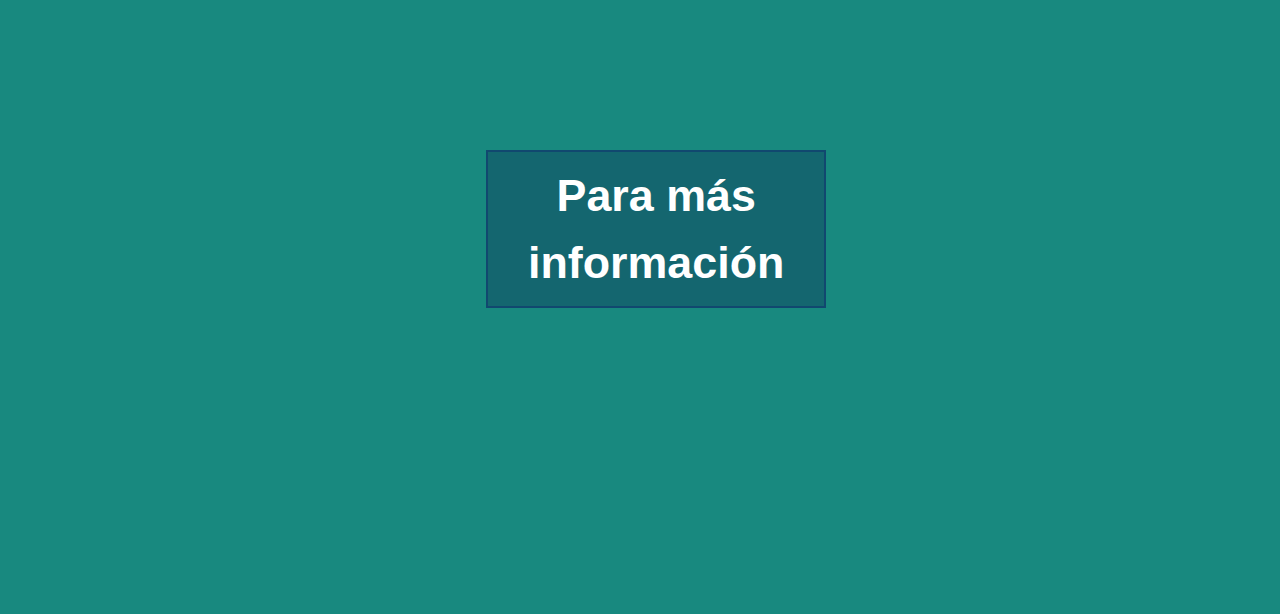
==== commit 9e0753cb: "Add files via upload" ====
--- a/index.html
+++ b/index.html
@@ -39,27 +39,27 @@
       <ul>
         <li>
           <div>
-            <time><h2> 0 - 3 años</h2></time> 
-            <p>9.979 niñes </p>
+            <time><h2> tema 1</h2></time> 
+            <p> info </p>
           </div>
         </li>
         <li>
           <div>
-            <time><h2> 4 - 8 años</h2></time>
-            <p>23.025 niñes
+            <time><h2> tema 2</h2></time>
+            <p> info
             </p>
           </div>
         </li>
         <li>
           <div>
-            <time><h2> 9 - 13 años</h2></time> 
-            <p> 26.357 niñes </p>
+            <time><h2> tema 3</h2></time> 
+            <p> info </p>
           </div>
         </li>
         <li>
           <div>
-            <time><h2> 14 - 17 años</h2></time> 
-            <p> 20.515 niñes</p>
+            <time><h2> tema 4 </h2></time> 
+            <p> info </p>
             <a href="https://www.theclinic.cl/2019/08/01/soy-profugo-del-sename-el-testimonio-de-un-adolescente-clandestino/" class="btn" title=”CONTENIDO_DELICADO”
       
         >Testimonio Nicolás </a
@@ -74,10 +74,11 @@
     <section id="logos">
       <h1 class="titulo"> En el año 2021...</h1>
       <div class="horizontal">
-          <button id="b1" onclick="edades_1();" class="periodos_s2"> 0 - 3 años </button>
-          <button id="b2" onclick="edades_2();" class="periodos_s2"> 4 - 8 años </button>
-          <button id="b3" onclick="edades_3();" class="periodos_s2"> 9 - 13 años </button>
-          <button id="b4" onclick="edades_4();" class="periodos_s2"> 14 - 17 años </button>
+          <button id="b1" title="9.979 niñes" onclick="edades_1();" class="periodos_s2"> 0 - 3 años </button>
+          <button id="b2" title="23.025 niñes" onclick="edades_2();" class="periodos_s2"> 4 - 8 años </button>
+          <button id="b3" title="26.357 niñes" onclick="edades_3();" class="periodos_s2"> 9 - 13 años </button>
+          <button id="b4" title="20.515 niñes" onclick="edades_4();" class="periodos_s2"> 14 - 17 años </button>
+          <h3>de un total de 79.876 niñes</h3>
     
       </div>
       
@@ -109,6 +110,7 @@
           document.getElementById("niños_8").src = "./imagenes/niños2.png";
           document.getElementById("niños_9").src = "./imagenes/niños2.png";
           document.getElementById("niños_10").src = "./imagenes/niños2.png";
+          
       }
 
       function edades_2(){
@@ -143,7 +145,7 @@
           document.getElementById("niños_logos").style.display = "block";
           document.getElementById("niños_1").src = "./imagenes/niños1.png";
           document.getElementById("niños_2").src = "./imagenes/niños1.png";
-          document.getElementById("niños_3").src = "./imagenes/niños2.png";
+          document.getElementById("niños_3").src = "./imagenes/niños3.png";
           document.getElementById("niños_4").src = "./imagenes/niños2.png";
           document.getElementById("niños_5").src = "./imagenes/niños2.png";
           document.getElementById("niños_6").src = "./imagenes/niños2.png";
--- a/style.css
+++ b/style.css
@@ -212,7 +212,7 @@
 
 .intro {
   background: #28c5b8;
-  padding: 100px 0;
+  padding: 130px 0;
 }
 
 .container {
@@ -304,22 +304,22 @@
 
 
 #niños_1{
-  height: 120px;
-  width: 45px;
+  height: 150px;
+  width: 70px;
   float: left;
   padding-top: 40px;
 } 
 
 .persona_m1{
-  height: 120px;
-  width: 45px;
+  height: 150px;
+  width: 70px;
   float: left;
   padding-top: 40px;
 } 
 
 .persona_m2{
-  height: 120px;
-  width: 45px;
+  height: 150px;
+  width: 70px;
   float: left;
   padding-top: 40px;
 } 
